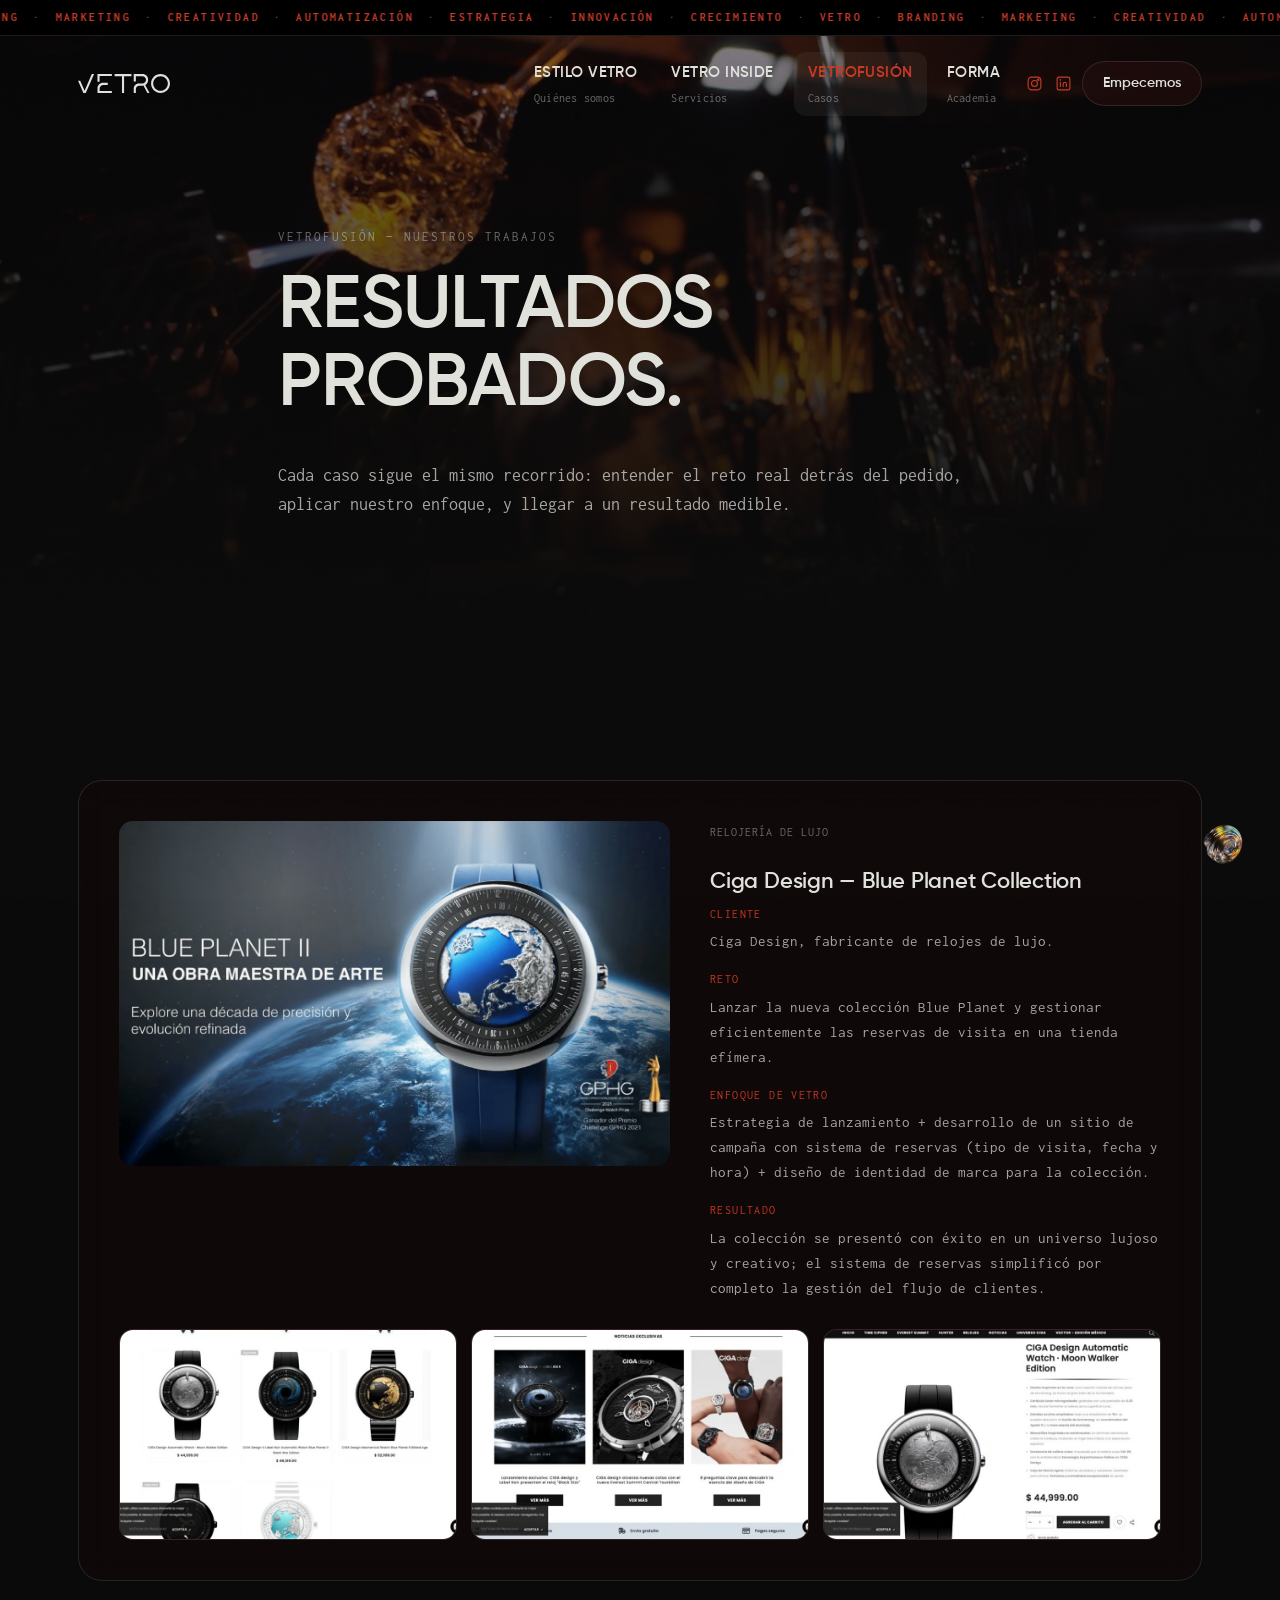
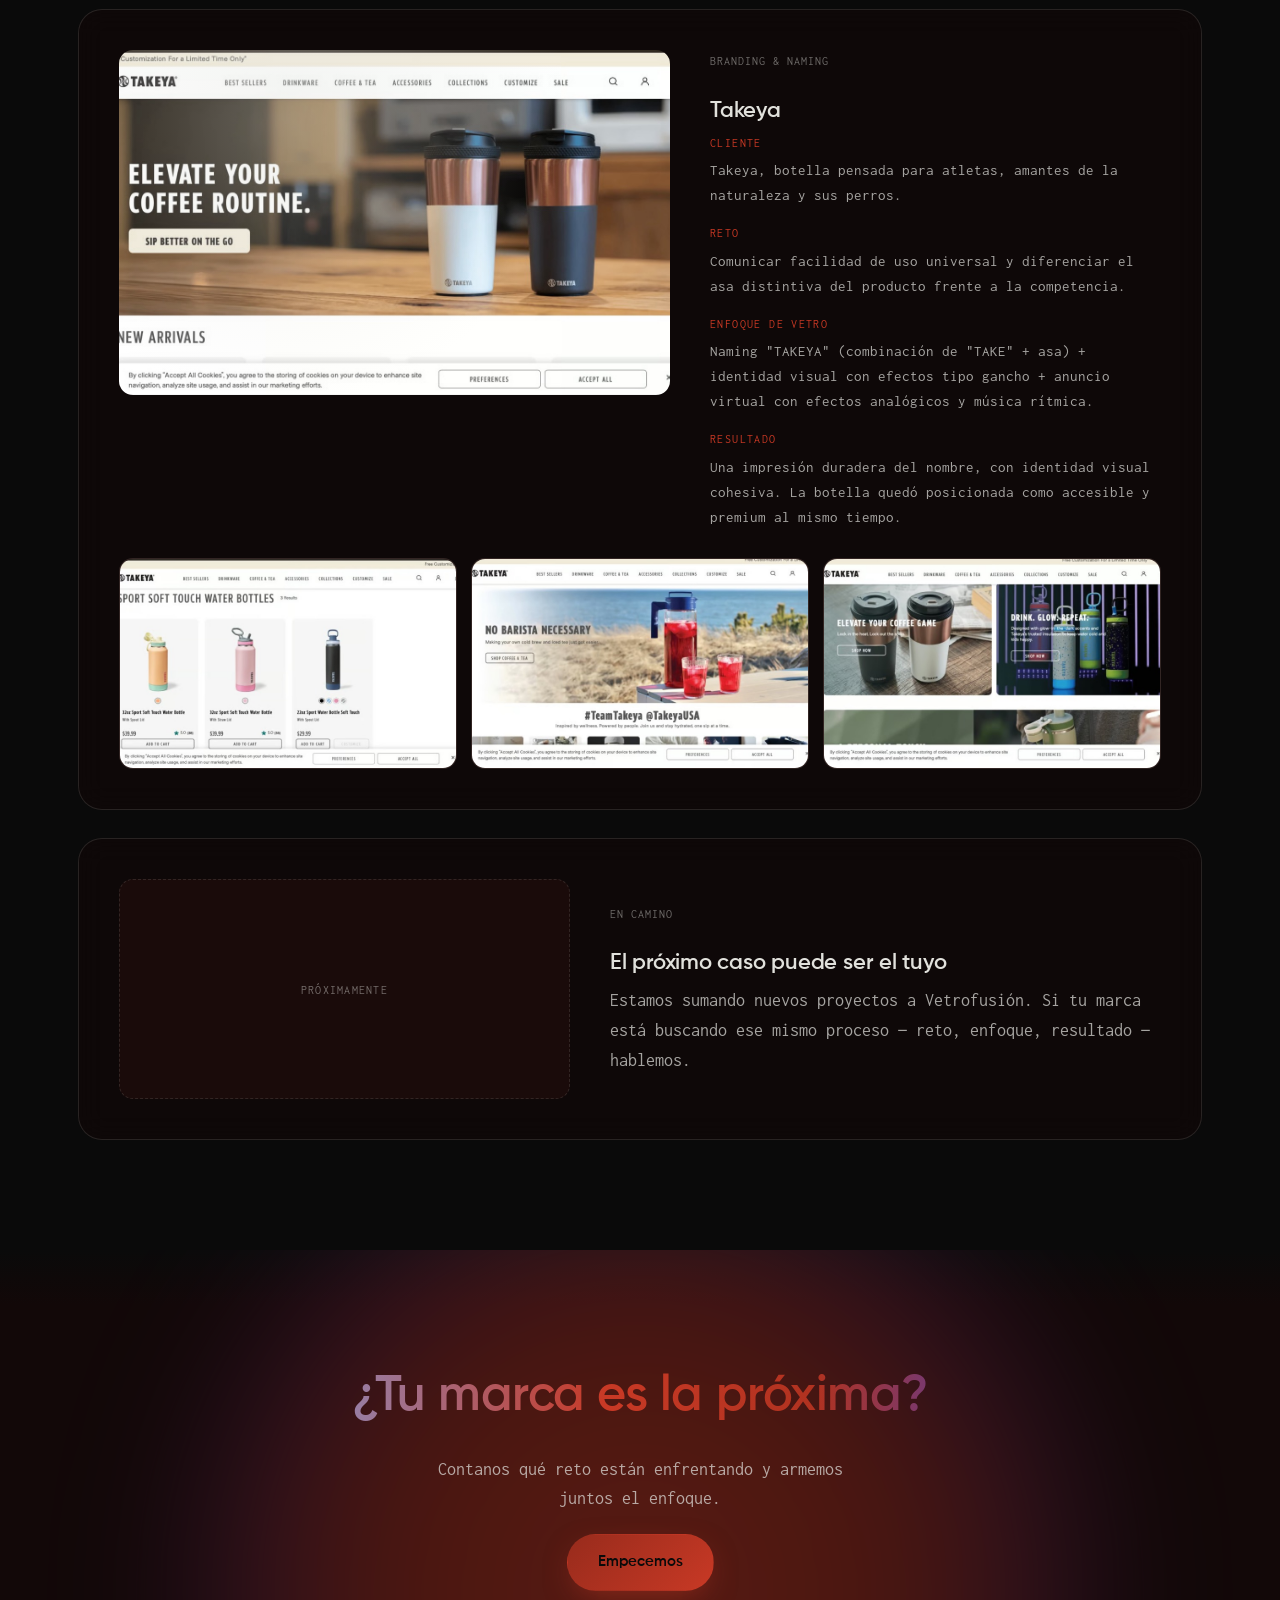
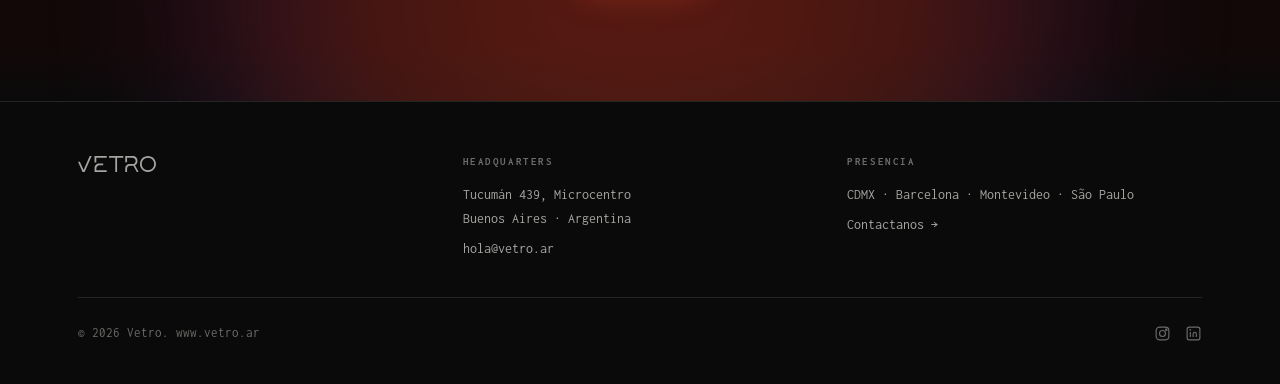
==== casos.html @ c99def56 "Primer commit: sitio Vetro Sitio estático (index, nosotros, servicios, casos, forma, contacto) + con" ====
<!DOCTYPE html>
<html lang="es">
<head>
<meta charset="UTF-8">
<meta name="viewport" content="width=device-width, initial-scale=1.0">
<title>Vetrofusión — Casos | Vetro</title>
<meta name="description" content="Ciga Design y Takeya: marcas que atravesaron el proceso Vetro y salieron con una identidad más nítida.">
<link rel="icon" href="assets/img/favicon.svg" type="image/svg+xml">
<link rel="stylesheet" href="css/style.css?v=1785948435">
</head>
<body>

<div class="noise-overlay"></div>

<!-- ===== NAV ===== -->
<div class="marquee-bar" aria-hidden="true">
  <div class="marquee-track" id="marquee-track">
    <span class="marquee-set"><span>BRANDING</span><span class="dot">&middot;</span><span>MARKETING</span><span class="dot">&middot;</span><span>CREATIVIDAD</span><span class="dot">&middot;</span><span>AUTOMATIZACIÓN</span><span class="dot">&middot;</span><span>ESTRATEGIA</span><span class="dot">&middot;</span><span>INNOVACIÓN</span><span class="dot">&middot;</span><span>CRECIMIENTO</span><span class="dot">&middot;</span><span>VETRO</span><span class="dot">&middot;</span></span>
  </div>
</div>
<header class="site-header" id="site-header">
  <div class="container header-inner">
    <a href="index.html" class="logo" aria-label="Vetro — inicio">
      <svg class="logo-word" viewBox="0 0 4012.91 832.67" fill="currentColor" xmlns="http://www.w3.org/2000/svg" aria-hidden="true">
        <polygon points="287.21 726.88 601.42 2.17 701.05 2.17 336.19 831.8 234.33 831.8 0 295.5 94.62 295.5 287.21 726.88"/>
        <polygon points="848.4 334.24 940.62 334.24 940.62 92.21 1476.21 92.21 1476.21 0 848.4 0 848.4 334.24"/>
        <path d="M943.17,640.1c0-90.6,73.44-164.04,164.04-164.04h189.43v-92.21h-207.87c-131.34,0-237.82,106.47-237.82,237.82v208.45h625.25v-92.21h-533.03v-97.8Z"/>
        <polygon points="1597.02 94 1917.86 94 1917.86 831.12 2010.07 831.12 2010.07 94 2330.91 94 2330.91 1.78 1597.02 1.78 1597.02 94"/>
        <path d="M3059.32,270.52v-25.6c-.1,0-.1.63-.1.63v-5.64c.29-131.55-106.29-238.41-237.88-238.41h-389.24v324.84h92.26V93.71h281.41c44.49,0,84.84,18.08,114,47.24,29.21,29.16,47.24,69.46,47.24,114,0,89.03-72.16,161.19-161.19,161.24l-153.14.05c-121.86,0-220.58,98.77-220.58,220.63v195.8h92.26v-172.95c0-83.54,67.77-151.31,151.31-151.31h145.77c11.28,0,22.37-.77,33.21-2.31l174.11,324.89h92.21l-187.8-350.44c75.05-40.01,126.15-119.06,126.15-210.02Z"/>
        <path d="M3601.73,1.88h-1.88c-227.09,0-411.18,184.09-411.18,411.18h0c0,227.09,184.09,411.18,411.18,411.18h1.88c227.09,0,411.18-184.09,411.18-411.18h0c0-227.09-184.09-411.18-411.18-411.18ZM3920.7,413.06c0,176.16-142.8,318.96-318.96,318.96h-1.88c-176.16,0-318.96-142.8-318.96-318.96h0c0-176.16,142.8-318.96,318.96-318.96h1.88c176.16,0,318.96,142.8,318.96,318.96h0Z"/>
      </svg>
    </a>

    <nav class="main-nav" id="main-nav">
      <a href="nosotros.html" class="nav-item">
        <span class="nav-item-title">ESTILO VETRO</span>
        <span class="nav-item-sub">Quiénes somos</span>
      </a>
      <a href="servicios.html" class="nav-item">
        <span class="nav-item-title">VETRO INSIDE</span>
        <span class="nav-item-sub">Servicios</span>
      </a>
      <a href="casos.html" class="nav-item active">
        <span class="nav-item-title">VETROFUSIÓN</span>
        <span class="nav-item-sub">Casos</span>
      </a>
      <a href="forma.html" class="nav-item">
        <span class="nav-item-title">FORMA</span>
        <span class="nav-item-sub">Academia</span>
      </a>
      <div class="nav-social">
        <a href="https://instagram.com/vetro.ar" aria-label="Instagram" target="_blank" rel="noopener">
          <svg viewBox="0 0 24 24" fill="none" stroke="currentColor" stroke-width="1.6"><rect x="3" y="3" width="18" height="18" rx="5"/><circle cx="12" cy="12" r="4.2"/><circle cx="17.3" cy="6.7" r="1"/></svg>
        </a>
        <a href="https://linkedin.com/company/vetro-ar" aria-label="LinkedIn" target="_blank" rel="noopener">
          <svg viewBox="0 0 24 24" fill="none" stroke="currentColor" stroke-width="1.6"><rect x="3" y="3" width="18" height="18" rx="3"/><line x1="7.5" y1="10" x2="7.5" y2="17"/><circle cx="7.5" cy="6.8" r="0.4" fill="currentColor"/><path d="M11.5 17v-4.2c0-1.6 1-2.6 2.4-2.6 1.3 0 2.1.9 2.1 2.6V17"/></svg>
        </a>
      </div>
      <a href="contacto.html" class="nav-cta">Empecemos</a>
    </nav>

    <button class="nav-toggle" id="nav-toggle" aria-label="Abrir menú" aria-expanded="false">
      <span></span><span></span><span></span>
    </button>
  </div>
</header>

<main id="top">

  <!-- ===== PAGE HERO ===== -->
  <section class="page-hero">
    <video class="page-hero-video-bg pos-top" autoplay muted loop playsinline poster="assets/img/casos-hero-poster.jpg" aria-hidden="true">
      <source src="https://res.cloudinary.com/tjba2dzw/video/upload/casos-hero.mp4" type="video/mp4">
    </video>
    <div class="page-hero-video-fade" aria-hidden="true"></div>
    <div class="container page-hero-inner">
      <p class="eyebrow reveal">Vetrofusión — Nuestros trabajos</p>
      <h1 class="reveal hero-title-lg" style="color:var(--ink)">Resultados probados.</h1>
      <p class="lead reveal" style="margin-top:20px">
        Cada caso sigue el mismo recorrido: entender el reto real detrás del
        pedido, aplicar nuestro enfoque, y llegar a un resultado medible.
      </p>
    </div>
  </section>

  <section class="section" id="lista-casos">
    <div class="container">
      <div class="cases-grid">

        <!-- CIGA DESIGN -->
        <article class="case-card reveal" id="ciga-design">
          <div class="case-media-main">
            <img src="assets/img/casos/ciga-1.jpg" alt="Campaña Blue Planet II de Ciga Design" loading="lazy">
          </div>
          <div class="case-info">
            <p class="case-client-tag">Relojería de lujo</p>
            <h3>Ciga Design — Blue Planet Collection</h3>
            <dl>
              <dt>Cliente</dt>
              <dd>Ciga Design, fabricante de relojes de lujo.</dd>
              <dt>Reto</dt>
              <dd>Lanzar la nueva colección Blue Planet y gestionar eficientemente las reservas de visita en una tienda efímera.</dd>
              <dt>Enfoque de Vetro</dt>
              <dd>Estrategia de lanzamiento + desarrollo de un sitio de campaña con sistema de reservas (tipo de visita, fecha y hora) + diseño de identidad de marca para la colección.</dd>
              <dt>Resultado</dt>
              <dd>La colección se presentó con éxito en un universo lujoso y creativo; el sistema de reservas simplificó por completo la gestión del flujo de clientes.</dd>
            </dl>
          </div>
          <div class="case-media-row">
            <div class="case-media-thumb"><img src="assets/img/casos/ciga-2.jpg" alt="Tienda online de Ciga Design con la colección Blue Planet" loading="lazy"></div>
            <div class="case-media-thumb"><img src="assets/img/casos/ciga-3.jpg" alt="Noticias exclusivas de Ciga Design" loading="lazy"></div>
            <div class="case-media-thumb"><img src="assets/img/casos/ciga-4.jpg" alt="Página de producto Moon Walker Edition de Ciga Design" loading="lazy"></div>
          </div>
        </article>

        <!-- TAKEYA -->
        <article class="case-card reveal" id="takeya">
          <div class="case-media-main">
            <img src="assets/img/casos/takeya-1.jpg" alt="Sitio de Takeya, botellas y vasos térmicos" loading="lazy">
          </div>
          <div class="case-info">
            <p class="case-client-tag">Branding & naming</p>
            <h3>Takeya</h3>
            <dl>
              <dt>Cliente</dt>
              <dd>Takeya, botella pensada para atletas, amantes de la naturaleza y sus perros.</dd>
              <dt>Reto</dt>
              <dd>Comunicar facilidad de uso universal y diferenciar el asa distintiva del producto frente a la competencia.</dd>
              <dt>Enfoque de Vetro</dt>
              <dd>Naming "TAKEYA" (combinación de "TAKE" + asa) + identidad visual con efectos tipo gancho + anuncio virtual con efectos analógicos y música rítmica.</dd>
              <dt>Resultado</dt>
              <dd>Una impresión duradera del nombre, con identidad visual cohesiva. La botella quedó posicionada como accesible y premium al mismo tiempo.</dd>
            </dl>
          </div>
          <div class="case-media-row">
            <div class="case-media-thumb"><img src="assets/img/casos/takeya-2.jpg" alt="Colección de botellas Sport Soft Touch de Takeya" loading="lazy"></div>
            <div class="case-media-thumb"><img src="assets/img/casos/takeya-3.jpg" alt="Campaña No Barista Necessary de Takeya" loading="lazy"></div>
            <div class="case-media-thumb"><img src="assets/img/casos/takeya-4.jpg" alt="Banners de colecciones de Takeya" loading="lazy"></div>
          </div>
        </article>

        <!-- PLACEHOLDER PRÓXIMO CASO -->
        <article class="case-card placeholder reveal">
          <div class="case-media-main" aria-hidden="true"><span>Próximamente</span></div>
          <div class="case-info">
            <p class="case-client-tag">En camino</p>
            <h3>El próximo caso puede ser el tuyo</h3>
            <p class="lead" style="margin:0">
              Estamos sumando nuevos proyectos a Vetrofusión. Si tu marca está
              buscando ese mismo proceso — reto, enfoque, resultado — hablemos.
            </p>
          </div>
        </article>

      </div>
    </div>
  </section>

  <!-- ===== CTA CONTACTO ===== -->
  <section class="section section-tint" id="cta-final" style="text-align:center;overflow:hidden;position:relative">
    <div class="blob blob-d" aria-hidden="true"></div>
    <div class="container narrow center">
      <h2 class="gradient-text reveal">¿Tu marca es la próxima?</h2>
      <p class="lead reveal" style="max-width:50ch;margin:0 auto 10px">
        Contanos qué reto están enfrentando y armemos juntos el enfoque.
      </p>
      <div class="reveal" style="margin-top:20px">
        <a href="contacto.html" class="btn btn-primary">Empecemos</a>
      </div>
    </div>
  </section>

</main>

<!-- ===== FOOTER ===== -->
<footer class="site-footer">
  <div class="container">
    <div class="footer-grid">
      <div class="footer-col">
        <a href="index.html" class="logo logo-sm">
          <svg class="logo-word" viewBox="0 0 4012.91 832.67" fill="currentColor" xmlns="http://www.w3.org/2000/svg" aria-hidden="true">
            <polygon points="287.21 726.88 601.42 2.17 701.05 2.17 336.19 831.8 234.33 831.8 0 295.5 94.62 295.5 287.21 726.88"/>
            <polygon points="848.4 334.24 940.62 334.24 940.62 92.21 1476.21 92.21 1476.21 0 848.4 0 848.4 334.24"/>
            <path d="M943.17,640.1c0-90.6,73.44-164.04,164.04-164.04h189.43v-92.21h-207.87c-131.34,0-237.82,106.47-237.82,237.82v208.45h625.25v-92.21h-533.03v-97.8Z"/>
            <polygon points="1597.02 94 1917.86 94 1917.86 831.12 2010.07 831.12 2010.07 94 2330.91 94 2330.91 1.78 1597.02 1.78 1597.02 94"/>
            <path d="M3059.32,270.52v-25.6c-.1,0-.1.63-.1.63v-5.64c.29-131.55-106.29-238.41-237.88-238.41h-389.24v324.84h92.26V93.71h281.41c44.49,0,84.84,18.08,114,47.24,29.21,29.16,47.24,69.46,47.24,114,0,89.03-72.16,161.19-161.19,161.24l-153.14.05c-121.86,0-220.58,98.77-220.58,220.63v195.8h92.26v-172.95c0-83.54,67.77-151.31,151.31-151.31h145.77c11.28,0,22.37-.77,33.21-2.31l174.11,324.89h92.21l-187.8-350.44c75.05-40.01,126.15-119.06,126.15-210.02Z"/>
            <path d="M3601.73,1.88h-1.88c-227.09,0-411.18,184.09-411.18,411.18h0c0,227.09,184.09,411.18,411.18,411.18h1.88c227.09,0,411.18-184.09,411.18-411.18h0c0-227.09-184.09-411.18-411.18-411.18ZM3920.7,413.06c0,176.16-142.8,318.96-318.96,318.96h-1.88c-176.16,0-318.96-142.8-318.96-318.96h0c0-176.16,142.8-318.96,318.96-318.96h1.88c176.16,0,318.96,142.8,318.96,318.96h0Z"/>
          </svg>
        </a>
      </div>
      <div class="footer-col">
        <h5>Headquarters</h5>
        <p>Tucumán 439, Microcentro<br>Buenos Aires · Argentina</p>
        <p><a href="mailto:hola@vetro.ar">hola@vetro.ar</a></p>
      </div>
      <div class="footer-col">
        <h5>Presencia</h5>
        <p>CDMX · Barcelona · Montevideo · São Paulo</p>
        <p><a href="contacto.html">Contactanos →</a></p>
      </div>
    </div>
    <div class="footer-bottom">
      <p class="footer-copy">© 2026 Vetro. www.vetro.ar</p>
      <div class="footer-social">
        <a href="https://instagram.com/vetro.ar" aria-label="Instagram" target="_blank" rel="noopener">
          <svg viewBox="0 0 24 24" fill="none" stroke="currentColor" stroke-width="1.6"><rect x="3" y="3" width="18" height="18" rx="5"/><circle cx="12" cy="12" r="4.2"/><circle cx="17.3" cy="6.7" r="1"/></svg>
        </a>
        <a href="https://linkedin.com/company/vetro-ar" aria-label="LinkedIn" target="_blank" rel="noopener">
          <svg viewBox="0 0 24 24" fill="none" stroke="currentColor" stroke-width="1.6"><rect x="3" y="3" width="18" height="18" rx="3"/><line x1="7.5" y1="10" x2="7.5" y2="17"/><circle cx="7.5" cy="6.8" r="0.4" fill="currentColor"/><path d="M11.5 17v-4.2c0-1.6 1-2.6 2.4-2.6 1.3 0 2.1.9 2.1 2.6V17"/></svg>
        </a>
      </div>
    </div>
  </div>
</footer>

<a href="https://wa.me/5491178535180" target="_blank" rel="noopener" class="whatsapp-float" aria-label="Chatear por WhatsApp">
  <img src="assets/img/whatsapp-swirl.png" alt="">
</a>

<script src="js/script.js?v=1785948435"></script>
</body>
</html>
---- css/style.css ----
/* ===========================================================
   VETRO — Ideas que toman forma
   Identidad oficial (brochure Borchure1.0): paleta rojo-violeta,
   glassmorphism, formas cristalinas, Gilroy + Inconsolata.
   =========================================================== */

@font-face {
  font-family: "Gilroy";
  src: url("../assets/fonts/Gilroy-Regular.ttf") format("truetype");
  font-weight: 400;
  font-display: swap;
}
@font-face {
  font-family: "Gilroy";
  src: url("../assets/fonts/Gilroy-Medium.ttf") format("truetype");
  font-weight: 500;
  font-display: swap;
}
@font-face {
  font-family: "Gilroy";
  src: url("../assets/fonts/Gilroy-SemiBold.ttf") format("truetype");
  font-weight: 600;
  font-display: swap;
}
@font-face {
  font-family: "Inconsolata";
  src: url("../assets/fonts/Inconsolata-Variable.ttf") format("truetype-variations");
  font-weight: 200 900;
  font-display: swap;
}

:root {
  --bg: #0a0a0a;
  --bg-alt: #120808;
  --ink: #e1e1dc;
  --ink-dim: rgba(225, 225, 220, 0.72);
  --ink-faint: rgba(225, 225, 220, 0.46);
  --line: rgba(225, 225, 220, 0.12);

  --accent-dark: #982b1c;
  --accent-mid: #b03220;
  --accent-bright: #c83925;

  --violet-deep: #2c1858;
  --violet-mid: #5a3c99;
  --violet-light: #8b8fc4;

  --gradient: linear-gradient(135deg, var(--accent-dark), var(--accent-bright));
  --gradient-text: linear-gradient(90deg, var(--violet-light) 0%, var(--accent-bright) 45%, var(--accent-mid) 75%, var(--violet-mid) 100%);
  --gradient-iridescent: linear-gradient(135deg, var(--accent-bright), var(--violet-mid) 60%, var(--violet-deep));

  --glass-bg: rgba(20, 8, 8, 0.45);
  --glass-bg-strong: rgba(35, 14, 12, 0.6);
  --glass-border: rgba(225, 225, 220, 0.12);

  --font-heading: "Gilroy", sans-serif;
  --font-body: "Inconsolata", "SFMono-Regular", Menlo, monospace;

  --container-w: 1180px;
  --radius: 24px;
  --radius-sm: 14px;
  --marquee-h: 36px;
}

* { box-sizing: border-box; }
html { scroll-behavior: smooth; overflow-x: hidden; }
[id] { scroll-margin-top: calc(110px + var(--marquee-h)); }
.service-category[id] { scroll-margin-top: calc(150px + var(--marquee-h)); }

/* ---------- marquee bar ---------- */
.marquee-bar {
  position: fixed;
  top: 0; left: 0; right: 0;
  height: var(--marquee-h);
  z-index: 110;
  overflow: hidden;
  background: #000;
  border-bottom: 1px solid var(--line);
  display: flex;
  align-items: center;
}
.marquee-track {
  display: inline-flex;
  width: max-content;
  flex-shrink: 0;
  will-change: transform;
  backface-visibility: hidden;
}
.marquee-set {
  display: inline-flex;
  align-items: center;
  flex: 0 0 auto;
}
.marquee-set span {
  font-family: var(--font-body);
  font-size: 12px;
  font-weight: 700;
  letter-spacing: 0.2em;
  text-transform: uppercase;
  color: var(--accent-bright);
  white-space: nowrap;
  padding: 0 10px;
}
.marquee-set .dot {
  color: var(--ink-faint);
  padding: 0 4px;
  font-weight: 400;
}
body {
  margin: 0;
  background: var(--bg);
  color: var(--ink-dim);
  font-family: var(--font-body);
  font-size: 17px;
  line-height: 1.7;
  -webkit-font-smoothing: antialiased;
}

img, svg, video { display: block; max-width: 100%; }
a { color: inherit; text-decoration: none; }

.container {
  width: 100%;
  max-width: var(--container-w);
  margin: 0 auto;
  padding: 0 28px;
  position: relative;
  z-index: 2;
}
.container.narrow { max-width: 760px; }
.container.center { text-align: center; }

/* ---------- noise overlay ---------- */
.noise-overlay {
  position: fixed;
  inset: 0;
  z-index: 999;
  pointer-events: none;
  opacity: 0.035;
  mix-blend-mode: overlay;
  background-image: url("data:image/svg+xml,%3Csvg xmlns='http://www.w3.org/2000/svg' width='120' height='120'%3E%3Cfilter id='n'%3E%3CfeTurbulence type='fractalNoise' baseFrequency='0.9' numOctaves='2' stitchTiles='stitch'/%3E%3C/filter%3E%3Crect width='100%25' height='100%25' filter='url(%23n)'/%3E%3C/svg%3E");
}

/* ---------- typography ---------- */
h1, h2, h3, h4 {
  font-family: var(--font-heading);
  font-weight: 600;
  margin: 0 0 0.5em;
  letter-spacing: -0.01em;
  color: var(--ink);
}
p { margin: 0 0 1.1em; }
p:last-child { margin-bottom: 0; }
strong { color: var(--ink); font-weight: 700; }

.eyebrow {
  font-family: var(--font-body);
  text-transform: uppercase;
  letter-spacing: 0.16em;
  font-size: 12.5px;
  color: var(--ink-faint);
  margin: 0 0 18px;
}
.eyebrow.center { text-align: center; }

.gradient-text {
  background: var(--gradient-text);
  -webkit-background-clip: text;
  background-clip: text;
  color: transparent;
  font-size: clamp(2rem, 4.5vw, 3.1rem);
  line-height: 1.3;
  padding-top: 0.1em;
}
.gradient-text.center { text-align: center; }
.gradient-text.small { font-size: clamp(1.5rem, 3vw, 2rem); }
.headline-white {
  color: var(--ink);
  text-transform: uppercase;
  font-size: clamp(2rem, 4.5vw, 3.1rem);
  line-height: 1.2;
  letter-spacing: -0.01em;
}
.headline-white.center { text-align: center; }

.lead { font-size: 1.1rem; color: var(--ink-dim); }
.accent { color: var(--accent-bright); font-weight: 700; }
.tm { font-size: 0.5em; vertical-align: super; }

.statement {
  font-size: 1.3rem;
  font-family: var(--font-heading);
  font-weight: 500;
  color: var(--ink);
  margin-top: 1.4em;
}

/* ---------- buttons ---------- */
.btn {
  display: inline-flex;
  align-items: center;
  gap: 8px;
  padding: 15px 30px;
  border-radius: 100px;
  font-family: var(--font-heading);
  font-weight: 600;
  font-size: 0.92rem;
  transition: transform 0.25s ease, box-shadow 0.25s ease, background 0.25s ease;
  border: 1px solid transparent;
  cursor: pointer;
}
.btn-primary {
  background: var(--gradient);
  color: #0a0a0a;
  box-shadow: 0 10px 30px -8px rgba(200, 57, 37, 0.5);
}
.btn-primary:hover { transform: translateY(-2px); box-shadow: 0 14px 36px -8px rgba(200, 57, 37, 0.65); }
.btn-ghost {
  background: var(--glass-bg);
  border-color: var(--glass-border);
  color: var(--ink);
  backdrop-filter: blur(12px);
  -webkit-backdrop-filter: blur(12px);
}
.btn-ghost:hover { background: var(--glass-bg-strong); transform: translateY(-2px); }
.btn-sm { padding: 10px 20px; font-size: 0.82rem; }

/* ---------- header ---------- */
.site-header {
  position: fixed;
  top: var(--marquee-h); left: 0; right: 0;
  z-index: 100;
  padding: 16px 0;
  transition: background 0.3s ease, border-color 0.3s ease, padding 0.3s ease;
  border-bottom: 1px solid transparent;
}
.site-header.scrolled {
  background: rgba(10, 10, 10, 0.8);
  backdrop-filter: blur(16px);
  -webkit-backdrop-filter: blur(16px);
  border-bottom-color: var(--line);
  padding: 11px 0;
}
.header-inner { display: flex; align-items: center; justify-content: space-between; gap: 24px; }

.logo { display: inline-flex; align-items: center; color: var(--ink); }
.logo-word { width: 92px; height: auto; }

.main-nav { display: flex; align-items: center; gap: 6px; }
.nav-item {
  display: flex;
  flex-direction: column;
  align-items: flex-start;
  gap: 2px;
  padding: 8px 14px;
  border-radius: 12px;
  transition: background 0.2s ease;
}
.nav-item:hover, .nav-item.active { background: rgba(225, 225, 220, 0.06); }
.nav-item-title {
  font-family: var(--font-heading);
  font-weight: 600;
  font-size: 0.94rem;
  letter-spacing: 0.03em;
  color: var(--ink);
}
.nav-item.active .nav-item-title { color: var(--accent-bright); }
.nav-item-sub {
  font-size: 0.74rem;
  color: var(--ink-faint);
  letter-spacing: 0.02em;
}

.nav-social { display: flex; align-items: center; gap: 12px; margin-left: 6px; }
.nav-social a { color: var(--accent-bright); transition: color 0.2s ease; }
.nav-social a:hover { color: var(--accent-dark); }
.nav-social svg { width: 17px; height: 17px; }

.nav-cta {
  background: var(--glass-bg-strong);
  border: 1px solid var(--glass-border);
  padding: 10px 20px;
  border-radius: 100px;
  color: var(--ink) !important;
  backdrop-filter: blur(10px);
  font-family: var(--font-heading);
  font-weight: 600;
  font-size: 0.85rem;
  margin-left: 4px;
}

.nav-toggle {
  display: none;
  flex-direction: column;
  justify-content: center;
  gap: 5px;
  width: 40px;
  height: 40px;
  background: transparent;
  border: none;
  cursor: pointer;
}
.nav-toggle span {
  display: block;
  height: 2px;
  width: 100%;
  background: var(--ink);
  border-radius: 2px;
  transition: transform 0.3s ease, opacity 0.3s ease;
}
.nav-toggle.open span:nth-child(1) { transform: translateY(7px) rotate(45deg); }
.nav-toggle.open span:nth-child(2) { opacity: 0; }
.nav-toggle.open span:nth-child(3) { transform: translateY(-7px) rotate(-45deg); }

/* ---------- blobs ---------- */
.blob { position: absolute; border-radius: 50%; filter: blur(70px); opacity: 0.5; z-index: 0; pointer-events: none; }
.blob-a {
  width: 640px; height: 640px; top: -220px; left: -160px;
  background: radial-gradient(circle at 30% 30%, var(--accent-bright), var(--accent-dark) 55%, transparent 75%);
  animation: float-a 22s ease-in-out infinite;
}
.blob-b {
  width: 560px; height: 560px; top: 120px; right: -220px;
  background: radial-gradient(circle at 60% 40%, var(--violet-light), var(--violet-mid) 50%, transparent 75%);
  animation: float-b 26s ease-in-out infinite;
}
.blob-c {
  width: 420px; height: 420px; bottom: -200px; left: 30%;
  background: radial-gradient(circle, var(--accent-mid), transparent 70%);
  opacity: 0.32;
  animation: float-a 30s ease-in-out infinite reverse;
}
.blob-d {
  width: 900px; height: 900px; bottom: -340px; left: 50%; transform: translateX(-50%);
  background: radial-gradient(circle, var(--accent-bright), var(--accent-dark) 45%, var(--violet-deep) 75%, transparent 85%);
  opacity: 0.4;
  animation: float-b 24s ease-in-out infinite;
}
@keyframes float-a {
  0%, 100% { transform: translate(0, 0) scale(1); }
  50% { transform: translate(40px, 30px) scale(1.08); }
}
@keyframes float-b {
  0%, 100% { transform: translate(0, 0) scale(1); }
  50% { transform: translate(-30px, -40px) scale(1.05); }
}

/* ---------- page hero (glass/gradient, no video) ---------- */
.page-hero {
  position: relative;
  padding: calc(190px + var(--marquee-h)) 0 100px;
  overflow: hidden;
}
.page-hero-inner { max-width: 780px; }
.page-hero .eyebrow { margin-bottom: 22px; }
.hero-title-lg { font-size: clamp(2.6rem, 6vw, 4.6rem); text-transform: uppercase; line-height: 1.05; }

.page-hero-inner.hero-glass-panel {
  background: var(--glass-bg);
  backdrop-filter: blur(20px);
  -webkit-backdrop-filter: blur(20px);
  border: 1px solid var(--glass-border);
  border-radius: var(--radius);
  padding: 48px 44px;
}

.page-hero-video-bg {
  position: absolute;
  inset: 0;
  width: 100%;
  height: 100%;
  object-fit: cover;
  object-position: center center;
  z-index: 0;
}
.page-hero-video-bg.pos-top { object-position: center top; }
.page-hero-video-fade {
  content: "";
  position: absolute;
  inset: 0;
  background: linear-gradient(180deg, rgba(10,10,10,0.45) 0%, rgba(10,10,10,0.75) 55%, var(--bg) 100%);
  z-index: 1;
  pointer-events: none;
}

/* ---------- video hero (Home) ---------- */
.video-hero {
  position: relative;
  min-height: 100vh;
  display: flex;
  align-items: center;
  padding-top: calc(90px + var(--marquee-h));
  overflow: hidden;
}
.video-hero video {
  position: absolute;
  inset: 0;
  width: 100%;
  height: 100%;
  object-fit: cover;
  z-index: 0;
}
.video-hero::after {
  content: "";
  position: absolute;
  inset: 0;
  background: linear-gradient(180deg, rgba(10,10,10,0.55) 0%, rgba(10,10,10,0.75) 60%, var(--bg) 100%);
  z-index: 1;
}
.video-hero-inner {
  position: relative;
  z-index: 2;
  text-align: center;
  display: flex;
  flex-direction: column;
  align-items: center;
}
.hero-headline {
  font-family: var(--font-heading);
  font-weight: 600;
  font-size: clamp(3.4rem, 11vw, 8.8rem);
  line-height: 0.98;
  letter-spacing: -0.01em;
  text-transform: uppercase;
  color: var(--ink);
  margin: 0 0 32px;
  text-shadow: 0 4px 40px rgba(0, 0, 0, 0.5);
}
.hero-actions { display: flex; gap: 16px; flex-wrap: wrap; justify-content: center; margin-top: 26px; }

/* ---------- sections ---------- */
.section { position: relative; padding: 110px 0; z-index: 1; }
.section-tint { background: linear-gradient(180deg, transparent, var(--bg-alt) 12%, var(--bg-alt) 88%, transparent); }
.section-tight { padding: 70px 0; }

/* smooth the seam between the section above and #contacto-cta's glow */
#forma-teaser {
  background: linear-gradient(180deg, transparent, var(--bg-alt) 12%, var(--bg-alt) 100%);
  overflow: hidden;
}
.forma-video-wrap {
  position: absolute;
  inset: 0;
  overflow: hidden;
  z-index: 0;
}
.forma-video-rotator {
  position: absolute;
  top: 50%;
  left: 50%;
  transform: translate(-50%, -50%) rotate(90deg);
}
.forma-video-rotator video {
  width: 100%;
  height: 100%;
  object-fit: cover;
  display: block;
}
.forma-video-fade {
  position: absolute;
  inset: 0;
  background: linear-gradient(180deg, rgba(10,10,10,0.35) 0%, rgba(10,10,10,0.55) 40%, var(--bg) 100%);
  z-index: 1;
}
#contacto-cta::before {
  content: "";
  position: absolute;
  top: -1px; left: 0; right: 0;
  height: 260px;
  background: linear-gradient(180deg, var(--bg-alt) 0%, var(--bg-alt) 10%, rgba(10, 10, 10, 0.7) 40%, rgba(10, 10, 10, 0.3) 68%, transparent 100%);
  z-index: 1;
  pointer-events: none;
}

.split { display: grid; grid-template-columns: 1.1fr 0.9fr; gap: 64px; align-items: center; }
.split.reverse { grid-template-columns: 0.9fr 1.1fr; }
.split.reverse .split-visual { order: -1; }
.split-visual { position: relative; height: 380px; display: flex; align-items: center; justify-content: center; }

.visual-blob-video {
  position: absolute;
  width: 340px;
  aspect-ratio: 0.8;
  overflow: hidden;
  mask-image: radial-gradient(ellipse 62% 62% at 50% 50%, #000 45%, transparent 78%);
  -webkit-mask-image: radial-gradient(ellipse 62% 62% at 50% 50%, #000 45%, transparent 78%);
}
.visual-blob-video video {
  width: 100%;
  height: 100%;
  object-fit: contain;
  display: block;
}

.creamos-glass-video {
  position: absolute;
  width: 560px;
  aspect-ratio: 1.333;
  overflow: hidden;
  mask-image: radial-gradient(ellipse 62% 62% at 50% 50%, #000 45%, transparent 78%);
  -webkit-mask-image: radial-gradient(ellipse 62% 62% at 50% 50%, #000 45%, transparent 78%);
}
.creamos-glass-video video {
  width: 100%;
  height: 100%;
  object-fit: contain;
  display: block;
}
.split-text.text-right { text-align: right; }

.cristallino-gem-video {
  position: relative;
  width: 240px;
  aspect-ratio: 0.5625;
  overflow: hidden;
  mask-image: radial-gradient(ellipse 62% 62% at 50% 50%, #000 45%, transparent 78%);
  -webkit-mask-image: radial-gradient(ellipse 62% 62% at 50% 50%, #000 45%, transparent 78%);
}
.cristallino-gem-video video {
  width: 100%;
  height: 100%;
  object-fit: contain;
  display: block;
}

.contacto-glass-video {
  position: absolute;
  width: 420px;
  aspect-ratio: 1;
  overflow: hidden;
  mask-image: radial-gradient(ellipse 62% 62% at 50% 50%, #000 45%, transparent 78%);
  -webkit-mask-image: radial-gradient(ellipse 62% 62% at 50% 50%, #000 45%, transparent 78%);
}
.contacto-glass-video video {
  width: 100%;
  height: 100%;
  object-fit: contain;
  display: block;
}

#cristallino { padding-bottom: 40px; }
#galeria { padding-top: 40px; }
#creamos { padding: 60px 0; }

.crystal {
  width: 220px; height: 300px;
  background: linear-gradient(135deg, rgba(225,225,220,0.3), rgba(200,57,37,0.18) 40%, rgba(90,60,153,0.35));
  clip-path: polygon(50% 0%, 85% 20%, 100% 55%, 70% 100%, 30% 95%, 0% 50%, 20% 15%);
  border: 1px solid var(--glass-border);
  backdrop-filter: blur(6px);
  -webkit-backdrop-filter: blur(6px);
  box-shadow: 0 40px 70px -20px rgba(200, 57, 37, 0.35);
  animation: float-a 14s ease-in-out infinite;
}

.crystal-img {
  width: 190px;
  height: auto;
  filter: drop-shadow(0 30px 60px rgba(200, 57, 37, 0.3)) drop-shadow(0 0 40px rgba(90, 60, 153, 0.2));
  animation: float-a 14s ease-in-out infinite;
}

/* ---------- glass card (brief spec) ---------- */
.glass-card {
  background: var(--glass-bg);
  backdrop-filter: blur(16px);
  -webkit-backdrop-filter: blur(16px);
  border: 1px solid var(--glass-border);
  border-radius: var(--radius);
  padding: 32px;
  transition: transform 0.3s ease, background 0.3s ease, border-color 0.3s ease;
}
.glass-card:hover { transform: translateY(-6px); background: var(--glass-bg-strong); border-color: rgba(200, 57, 37, 0.4); }

/* ---------- misión / valor: título + texto a la izquierda, video a la derecha ---------- */
.mv-card { display: flex; align-items: center; gap: 24px; text-align: left; }
.mv-card-text { flex: 1; min-width: 0; }
.mv-title { font-family: var(--font-heading); font-size: 1.7rem; font-weight: 700; color: var(--accent-bright); margin: 0 0 12px; }
.mv-card-video {
  position: relative; width: 130px; aspect-ratio: 1; flex-shrink: 0; overflow: hidden;
  mask-image: radial-gradient(ellipse 62% 62% at 50% 50%, #000 45%, transparent 78%);
  -webkit-mask-image: radial-gradient(ellipse 62% 62% at 50% 50%, #000 45%, transparent 78%);
}
.mv-card-video video { width: 100%; height: 100%; object-fit: contain; display: block; }
.mv-video-placeholder {
  width: 100%; height: 100%; border-radius: 50%;
  background: linear-gradient(135deg, rgba(200,57,37,0.22), rgba(90,60,153,0.22));
}
@media (max-width: 720px) {
  .mv-card { flex-direction: column; text-align: center; }
  .mv-card-video { width: 110px; }
}

/* ---------- pillar cards ---------- */
.pillars-grid { display: grid; grid-template-columns: repeat(3, 1fr); gap: 20px; margin-top: 50px; }
.pillars-grid.cols-4 { grid-template-columns: repeat(4, 1fr); }
.pillar-card {
  background: var(--glass-bg);
  border: 1px solid var(--glass-border);
  border-radius: var(--radius-sm);
  padding: 28px 24px;
  backdrop-filter: blur(14px);
  -webkit-backdrop-filter: blur(14px);
  transition: transform 0.3s ease, background 0.3s ease, border-color 0.3s ease;
  text-align: center;
  display: flex;
  flex-direction: column;
  align-items: center;
}
.pillar-card:hover { transform: translateY(-6px); background: var(--glass-bg-strong); border-color: rgba(200, 57, 37, 0.4); }
.pillar-card .num { font-family: var(--font-body); font-size: 2.6rem; font-weight: 700; color: var(--ink-faint); letter-spacing: 0.05em; }
.pillar-card h3 { font-size: 1.05rem; color: var(--accent-bright); margin: 10px 0 10px; }
.pillar-card p { font-size: 0.92rem; margin: 0; }
.pillar-card .card-link { display: inline-block; margin-top: 14px; font-size: 0.82rem; font-weight: 600; color: var(--ink); border-bottom: 1px solid var(--accent-bright); }

/* ---------- wireframe icons ---------- */
.icon-wire { width: 130px; height: 130px; margin-bottom: 6px; opacity: 0.9; }

/* ---------- services ---------- */
.category-nav {
  position: sticky;
  top: calc(76px + var(--marquee-h));
  z-index: 20;
  display: flex;
  gap: 8px;
  flex-wrap: wrap;
  padding: 14px;
  margin-top: 0;
  margin-right: auto;
  margin-bottom: 60px;
  margin-left: max(28px, calc((100% - 1180px) / 2 + 28px));
  background: rgba(10,10,10,0.6);
  backdrop-filter: blur(14px);
  -webkit-backdrop-filter: blur(14px);
  border: 1px solid var(--glass-border);
  border-radius: 100px;
}
.category-nav a {
  padding: 10px 18px;
  border-radius: 100px;
  font-family: var(--font-heading);
  font-weight: 600;
  font-size: 0.82rem;
  color: var(--ink-dim);
  transition: background 0.2s ease, color 0.2s ease;
  white-space: nowrap;
}
.category-nav a:hover { color: var(--ink); background: rgba(225,225,220,0.06); }
.category-nav a.active { color: var(--bg); background: var(--gradient); }

.service-category { display: none; }
.service-category.active { display: block; }

.service-category { padding-top: 40px; margin-top: -40px; }
.service-category-head { display: flex; align-items: baseline; justify-content: space-between; flex-wrap: wrap; gap: 16px; margin-bottom: 36px; }
.service-category-head h2 { margin: 0; }

.subservice-grid { display: grid; grid-template-columns: repeat(2, 1fr); gap: 40px; margin-bottom: 40px; }
.subservice-toggle {
  width: 100%; display: flex; align-items: center; justify-content: space-between; gap: 12px;
  background: none; border: none; text-align: left; cursor: pointer;
  font-family: var(--font-heading);
  font-weight: 600;
  font-size: 0.95rem;
  color: var(--accent-bright);
  padding-bottom: 10px;
  border-bottom: 1px solid var(--line);
}
.subservice-caret {
  position: relative; width: 18px; height: 18px; flex-shrink: 0;
  transition: transform 0.3s ease;
}
.subservice-caret::before, .subservice-caret::after {
  content: ""; position: absolute; top: 50%; left: 50%; transform: translate(-50%, -50%);
  background: var(--accent-bright); transition: opacity 0.2s ease;
}
.subservice-caret::before { width: 11px; height: 1.5px; }
.subservice-caret::after { width: 1.5px; height: 11px; }
.subservice-toggle[aria-expanded="true"] .subservice-caret { transform: rotate(180deg); }
.subservice-toggle[aria-expanded="true"] .subservice-caret::after { opacity: 0; }
.subservice-panel { overflow: hidden; max-height: 0; transition: max-height 0.35s ease; }
.subservice-panel.open { max-height: 600px; }
.subservice-block ul { margin: 0; padding: 10px 0 0; list-style: none; }
.subservice-block li {
  font-size: 0.92rem;
  color: var(--ink-dim);
  padding: 7px 0;
  border-bottom: 1px dashed var(--line);
}
.subservice-block li:last-child { border-bottom: none; }

/* ---------- case studies ---------- */
.cases-grid { display: grid; grid-template-columns: 1fr; gap: 28px; margin-top: 50px; }
.case-card {
  background: var(--glass-bg);
  border: 1px solid var(--glass-border);
  border-radius: var(--radius);
  padding: 40px;
  backdrop-filter: blur(14px);
  -webkit-backdrop-filter: blur(14px);
  display: grid;
  grid-template-columns: 1.1fr 0.9fr;
  grid-template-areas: "main info" "thumbs thumbs";
  gap: 28px 40px;
}
.case-card .case-media-main {
  grid-area: main;
  aspect-ratio: 16 / 10;
  border-radius: var(--radius-sm);
  background: var(--gradient-iridescent);
  position: relative;
  overflow: hidden;
}
.case-card .case-media-main::after {
  content: "";
  position: absolute; inset: 0;
  background: radial-gradient(circle at 30% 20%, rgba(225,225,220,0.35), transparent 60%);
}
.case-card .case-media-main img,
.case-card .case-media-thumb img { width: 100%; height: 100%; object-fit: cover; display: block; }
.case-card .case-info { grid-area: info; align-self: center; }
.case-card .case-media-row { grid-area: thumbs; display: grid; grid-template-columns: repeat(3, 1fr); gap: 14px; }
.case-card .case-media-thumb {
  aspect-ratio: 16 / 10;
  border-radius: var(--radius-sm);
  background: var(--glass-bg-strong);
  border: 1px solid var(--glass-border);
  overflow: hidden;
}
.case-card.placeholder { grid-template-columns: 0.9fr 1.1fr; grid-template-areas: "main info"; align-items: center; }
.case-card.placeholder .case-media-main {
  aspect-ratio: auto; height: 220px;
  background: var(--glass-bg-strong);
  border: 1px dashed var(--glass-border);
  display: flex;
  align-items: center;
  justify-content: center;
}
.case-card.placeholder .case-media-main::after { content: none; }
.case-card.placeholder .case-media-main span {
  font-family: var(--font-body);
  font-size: 0.78rem;
  letter-spacing: 0.1em;
  color: var(--ink-faint);
  text-transform: uppercase;
}
.case-card h3 { font-size: 1.4rem; margin-bottom: 4px; }
.case-card .case-client-tag { font-size: 0.78rem; color: var(--ink-faint); letter-spacing: 0.08em; text-transform: uppercase; margin-bottom: 20px; }
.case-card dl { margin: 0; }
.case-card dt {
  font-family: var(--font-body);
  text-transform: uppercase;
  font-size: 0.72rem;
  letter-spacing: 0.12em;
  color: var(--accent-bright);
  margin-top: 16px;
}
.case-card dt:first-of-type { margin-top: 0; }
.case-card dd { margin: 5px 0 0; color: var(--ink-dim); font-size: 0.92rem; }

/* ---------- forma modules ---------- */
.modules-grid { display: grid; grid-template-columns: repeat(2, 1fr); gap: 22px; margin-top: 50px; }
.module-card {
  background: var(--glass-bg);
  border: 1px solid var(--glass-border);
  border-radius: var(--radius);
  padding: 30px;
  backdrop-filter: blur(14px);
  -webkit-backdrop-filter: blur(14px);
  transition: transform 0.3s ease, background 0.3s ease, border-color 0.3s ease;
}
.module-card:hover { transform: translateY(-6px); background: var(--glass-bg-strong); border-color: rgba(200, 57, 37, 0.4); }
.module-card .module-top { display: flex; align-items: center; gap: 14px; margin-bottom: 18px; }
.module-icon { width: 150px; height: 150px; opacity: 0.92; flex-shrink: 0; }
.module-tag {
  font-family: var(--font-body);
  font-size: 0.7rem;
  letter-spacing: 0.08em;
  text-transform: uppercase;
  color: var(--ink-faint);
  border: 1px solid var(--line);
  border-radius: 100px;
  padding: 4px 12px;
}
.module-card h3 { font-size: 1.1rem; margin-bottom: 10px; }
.module-card p { font-size: 0.9rem; margin: 0; }

/* ---------- contact ---------- */
.contact-grid { display: grid; grid-template-columns: 1fr 1fr; gap: 40px; margin-top: 50px; align-items: start; }
.contact-form { display: grid; gap: 16px; }
.form-row { display: grid; grid-template-columns: 1fr 1fr; gap: 16px; }
.field { display: flex; flex-direction: column; gap: 8px; }
.field label { font-size: 0.78rem; letter-spacing: 0.06em; text-transform: uppercase; color: var(--ink-faint); }
.field input, .field textarea {
  background: var(--glass-bg);
  border: 1px solid var(--glass-border);
  border-radius: var(--radius-sm);
  padding: 13px 16px;
  color: var(--ink);
  font-family: var(--font-body);
  font-size: 0.95rem;
  resize: vertical;
}
.field input:focus, .field textarea:focus { outline: none; border-color: var(--accent-bright); }
.field input::placeholder, .field textarea::placeholder { color: var(--ink-faint); }

.contact-side { display: flex; flex-direction: column; gap: 20px; }
.contact-info-card {
  background: var(--glass-bg);
  border: 1px solid var(--glass-border);
  border-radius: var(--radius-sm);
  padding: 24px;
  backdrop-filter: blur(14px);
  -webkit-backdrop-filter: blur(14px);
}
.contact-info-card h4 { font-size: 0.95rem; margin-bottom: 8px; color: var(--accent-bright); }
.contact-info-card p { font-size: 0.9rem; margin: 0; }
.whatsapp-link { display: inline-flex; align-items: center; gap: 10px; margin-top: 10px; font-weight: 600; color: var(--ink); }
.whatsapp-link svg { width: 20px; height: 20px; color: var(--accent-bright); }

.map-embed {
  border-radius: var(--radius-sm);
  overflow: hidden;
  border: 1px solid var(--glass-border);
  filter: grayscale(0.4) invert(0.92) contrast(0.9);
  height: 220px;
}
.map-embed iframe { width: 100%; height: 100%; border: 0; display: block; }

/* ---------- footer ---------- */
.site-footer { border-top: 1px solid var(--line); padding: 50px 0 40px; }
.footer-grid { display: grid; grid-template-columns: 1fr 1fr 1fr; gap: 30px; margin-bottom: 30px; }
.footer-col h5 {
  font-family: var(--font-body);
  font-size: 0.7rem;
  letter-spacing: 0.14em;
  text-transform: uppercase;
  color: var(--ink-faint);
  margin: 0 0 12px;
}
.footer-col p { font-size: 0.88rem; margin: 0 0 6px; color: var(--ink-dim); }
.footer-col a { color: var(--ink-dim); transition: color 0.2s ease; }
.footer-col a:hover { color: var(--accent-bright); }
.footer-bottom {
  display: flex;
  align-items: center;
  justify-content: space-between;
  flex-wrap: wrap;
  gap: 16px;
  padding-top: 24px;
  border-top: 1px solid var(--line);
}
.footer-social { display: flex; gap: 14px; }
.footer-social a { color: var(--ink-faint); transition: color 0.2s ease; }
.footer-social a:hover { color: var(--ink); }
.footer-social svg { width: 17px; height: 17px; }
.logo-sm .logo-word { width: 78px; }
.footer-copy { color: var(--ink-faint); font-size: 0.82rem; margin: 0; }

/* ---------- reveal animation ---------- */
.reveal { opacity: 0; transform: translateY(24px); transition: opacity 0.7s ease, transform 0.7s ease; }
.reveal.in-view { opacity: 1; transform: translateY(0); }

/* ===========================================================
   RESPONSIVE
   =========================================================== */
@media (max-width: 980px) {
  .main-nav {
    position: fixed;
    top: calc(64px + var(--marquee-h)); left: 0; right: 0;
    flex-direction: column;
    align-items: stretch;
    gap: 0;
    background: rgba(10, 10, 10, 0.97);
    backdrop-filter: blur(16px);
    border-bottom: 1px solid var(--line);
    max-height: 0;
    overflow: hidden;
    transition: max-height 0.35s ease;
  }
  .main-nav.open { max-height: 520px; overflow-y: auto; }
  .nav-item { width: 100%; padding: 16px 28px; border-bottom: 1px solid var(--line); border-radius: 0; }
  .nav-social { padding: 16px 28px; margin-left: 0; }
  .nav-cta { border-radius: 0; text-align: center; margin: 0; padding: 16px 28px; }
  .nav-toggle { display: flex; }

  .split, .split.reverse { grid-template-columns: 1fr; }
  .split.reverse .split-visual { order: 0; }
  .split-visual { height: 260px; }

  .pillars-grid, .pillars-grid.cols-4 { grid-template-columns: repeat(2, 1fr); }
  .services-grid { grid-template-columns: repeat(2, 1fr); }
  .subservice-grid { grid-template-columns: 1fr; }
  .case-card, .case-card.placeholder { grid-template-columns: 1fr; grid-template-areas: "main" "info" "thumbs"; }
  .case-card .case-media-row { grid-template-columns: repeat(3, 1fr); }
  .modules-grid { grid-template-columns: 1fr; }
  .contact-grid { grid-template-columns: 1fr; }
  .form-row { grid-template-columns: 1fr; }
  .footer-grid { grid-template-columns: 1fr; gap: 24px; }
  .category-nav { position: static; }
}

@media (max-width: 560px) {
  .section { padding: 80px 0; }
  .page-hero { padding: 150px 0 70px; }
  .pillars-grid, .pillars-grid.cols-4, .services-grid { grid-template-columns: 1fr; }
  .footer-bottom { flex-direction: column; text-align: center; }
}

/* ---------- floating WhatsApp button ---------- */
.whatsapp-float {
  position: fixed;
  right: 24px;
  bottom: 24px;
  z-index: 300;
  width: 64px;
  height: 64px;
  border-radius: 50%;
  display: flex;
  align-items: center;
  justify-content: center;
  animation: whatsapp-glow 2.6s ease-in-out infinite;
}
.whatsapp-float img {
  width: 100%;
  height: 100%;
  object-fit: contain;
  display: block;
  border-radius: 50%;
}
@keyframes whatsapp-glow {
  0%, 100% { box-shadow: 0 0 16px 3px rgba(255, 140, 40, 0.35), 0 0 3px 1px rgba(255, 140, 40, 0.5); }
  50% { box-shadow: 0 0 32px 10px rgba(255, 140, 40, 0.65), 0 0 8px 2px rgba(255, 140, 40, 0.75); }
}
@media (prefers-reduced-motion: reduce) {
  .whatsapp-float { animation: none; box-shadow: 0 0 20px 5px rgba(255, 140, 40, 0.45); }
}
@media (max-width: 560px) {
  .whatsapp-float { right: 16px; bottom: 16px; width: 54px; height: 54px; }
}
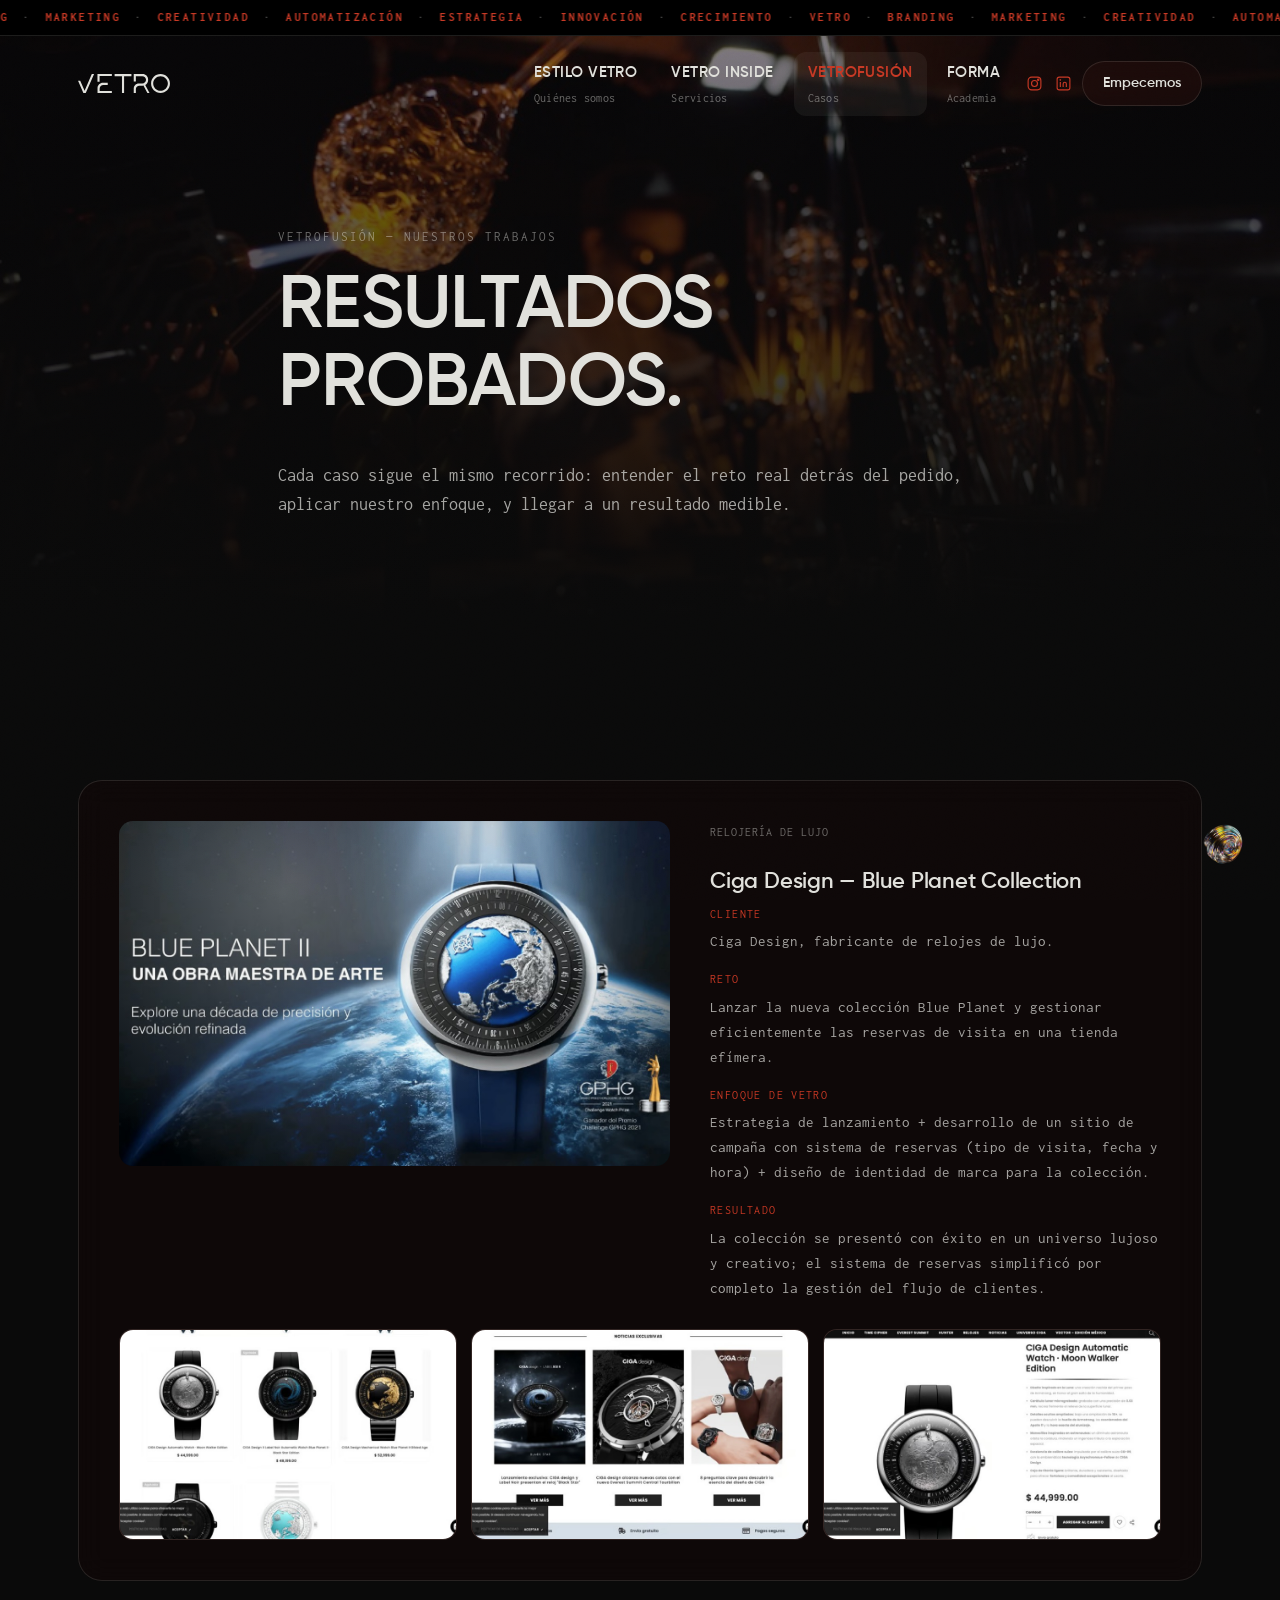
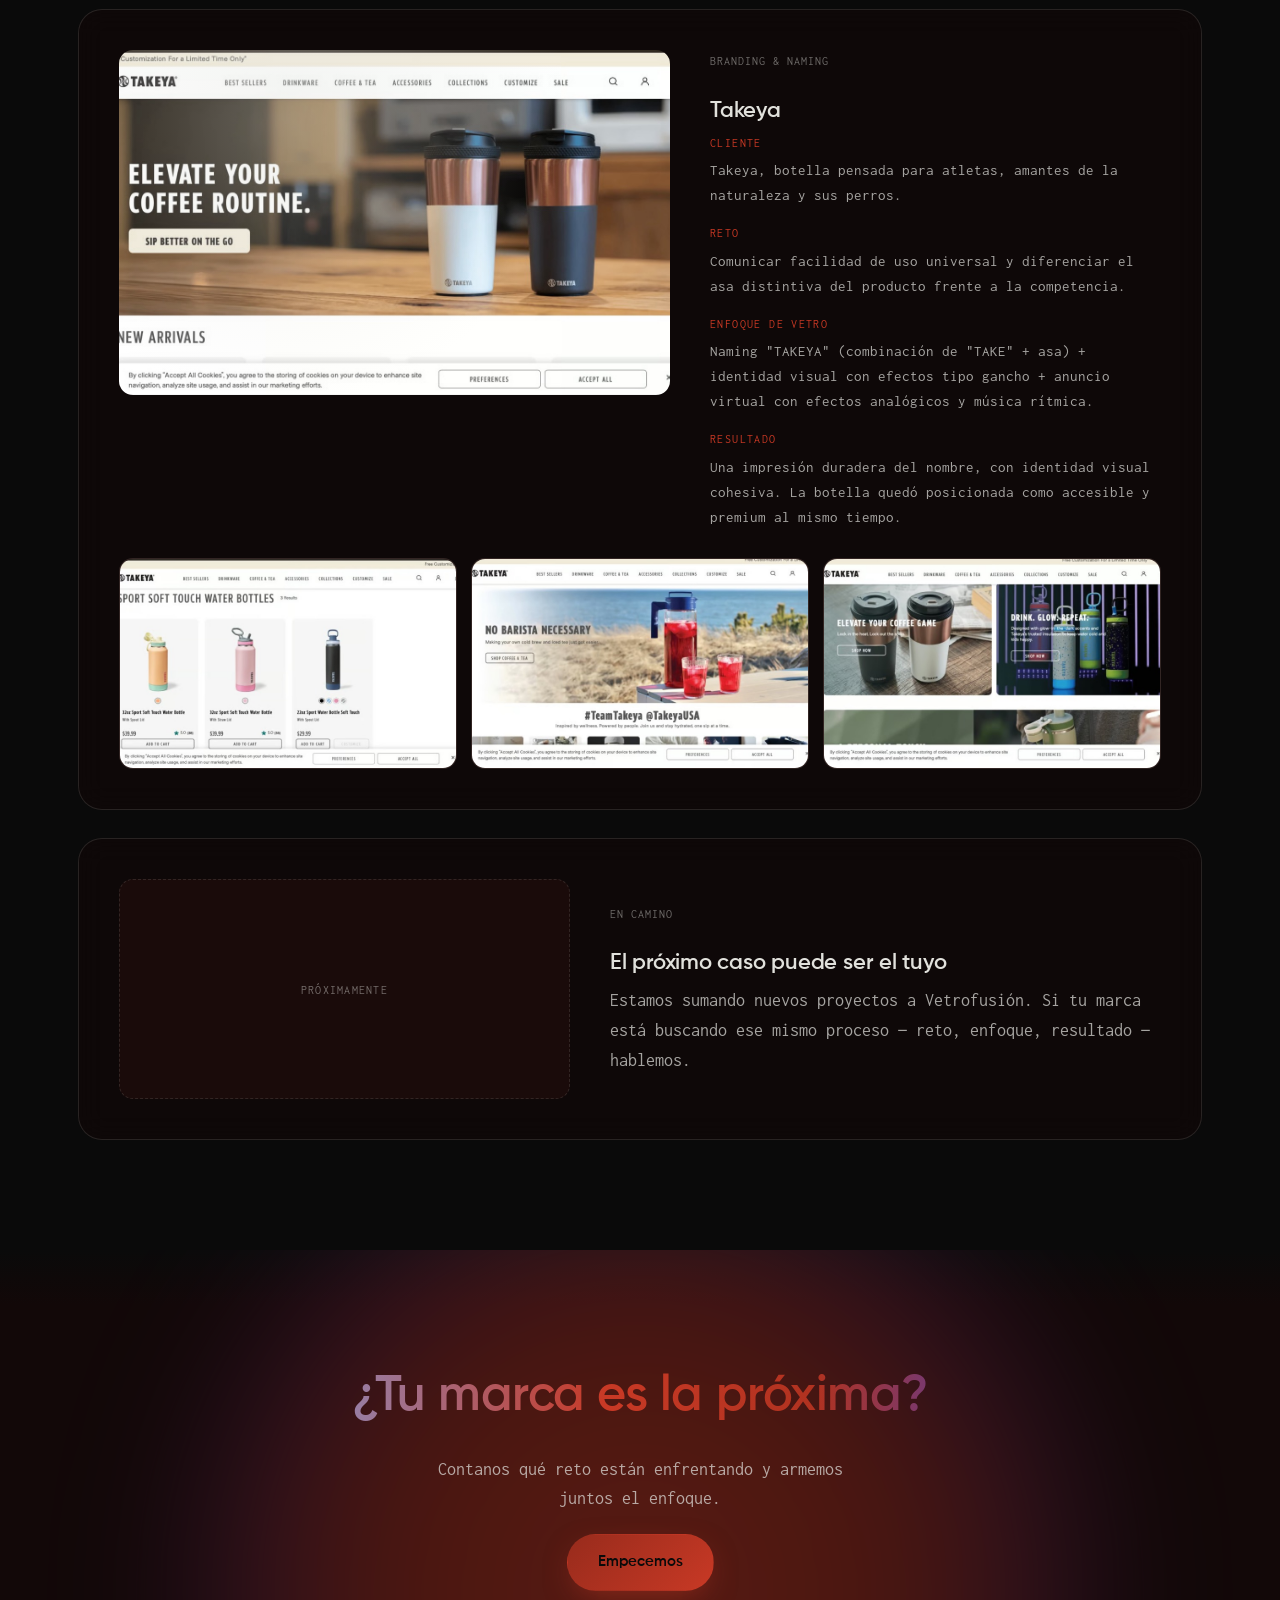
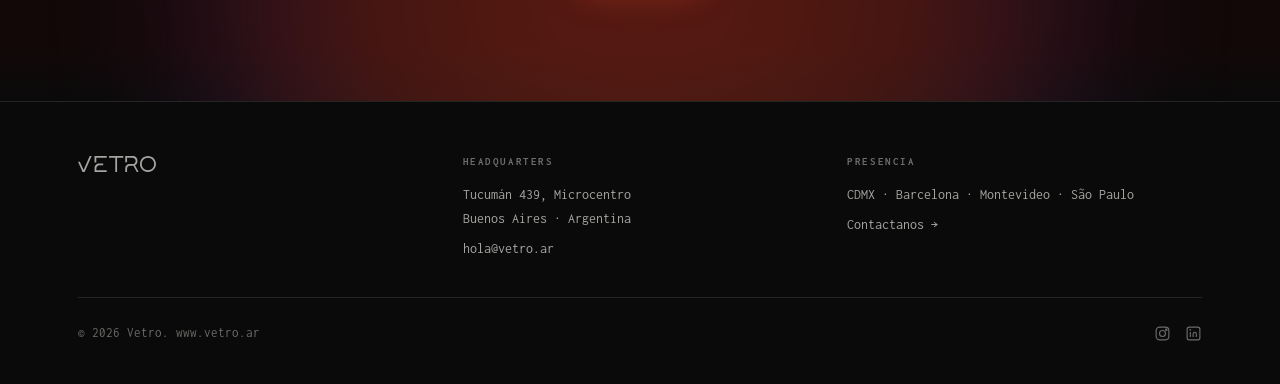
==== commit e6da6692: "Bump ?v= de style.css / script.js para bustear caché El <link> tenía un ?v= fijo y cache-control de " ====
--- a/casos.html
+++ b/casos.html
@@ -6,7 +6,7 @@
 <title>Vetrofusión — Casos | Vetro</title>
 <meta name="description" content="Ciga Design y Takeya: marcas que atravesaron el proceso Vetro y salieron con una identidad más nítida.">
 <link rel="icon" href="assets/img/favicon.svg" type="image/svg+xml">
-<link rel="stylesheet" href="css/style.css?v=1785948435">
+<link rel="stylesheet" href="css/style.css?v=1788751236">
 </head>
 <body>
 
@@ -217,6 +217,6 @@
   <img src="assets/img/whatsapp-swirl.png" alt="">
 </a>
 
-<script src="js/script.js?v=1785948435"></script>
+<script src="js/script.js?v=1788751236"></script>
 </body>
 </html>
--- a/css/style.css
+++ b/css/style.css
@@ -114,6 +114,7 @@
   font-size: 17px;
   line-height: 1.7;
   -webkit-font-smoothing: antialiased;
+  overflow-x: clip;
 }
 
 img, svg, video { display: block; max-width: 100%; }
@@ -475,11 +476,13 @@
 .split { display: grid; grid-template-columns: 1.1fr 0.9fr; gap: 64px; align-items: center; }
 .split.reverse { grid-template-columns: 0.9fr 1.1fr; }
 .split.reverse .split-visual { order: -1; }
-.split-visual { position: relative; height: 380px; display: flex; align-items: center; justify-content: center; }
+.split-visual { position: relative; height: 380px; display: flex; align-items: center; justify-content: center; overflow: hidden; min-width: 0; }
 
 .visual-blob-video {
   position: absolute;
+  left: 50%; top: 50%; transform: translate(-50%, -50%);
   width: 340px;
+  max-width: 100%;
   aspect-ratio: 0.8;
   overflow: hidden;
   mask-image: radial-gradient(ellipse 62% 62% at 50% 50%, #000 45%, transparent 78%);
@@ -494,7 +497,9 @@
 
 .creamos-glass-video {
   position: absolute;
+  left: 50%; top: 50%; transform: translate(-50%, -50%);
   width: 560px;
+  max-width: 100%;
   aspect-ratio: 1.333;
   overflow: hidden;
   mask-image: radial-gradient(ellipse 62% 62% at 50% 50%, #000 45%, transparent 78%);
@@ -511,6 +516,7 @@
 .cristallino-gem-video {
   position: relative;
   width: 240px;
+  max-width: 100%;
   aspect-ratio: 0.5625;
   overflow: hidden;
   mask-image: radial-gradient(ellipse 62% 62% at 50% 50%, #000 45%, transparent 78%);
@@ -525,7 +531,9 @@
 
 .contacto-glass-video {
   position: absolute;
+  left: 50%; top: 50%; transform: translate(-50%, -50%);
   width: 420px;
+  max-width: 100%;
   aspect-ratio: 1;
   overflow: hidden;
   mask-image: radial-gradient(ellipse 62% 62% at 50% 50%, #000 45%, transparent 78%);
@@ -540,6 +548,8 @@
 
 #cristallino { padding-bottom: 40px; }
 #galeria { padding-top: 40px; }
+#galeria .pillars-grid { grid-template-columns: repeat(3, 1fr); }
+@media (max-width: 720px) { #galeria .pillars-grid { grid-template-columns: 1fr; } }
 #creamos { padding: 60px 0; }
 
 .crystal {
@@ -586,9 +596,12 @@
   width: 100%; height: 100%; border-radius: 50%;
   background: linear-gradient(135deg, rgba(200,57,37,0.22), rgba(90,60,153,0.22));
 }
+#mision-valor { grid-template-columns: 1fr 1fr; }
+
 @media (max-width: 720px) {
   .mv-card { flex-direction: column; text-align: center; }
   .mv-card-video { width: 110px; }
+  #mision-valor { grid-template-columns: 1fr; }
 }
 
 /* ---------- pillar cards ---------- */
@@ -897,7 +910,15 @@
   .contact-grid { grid-template-columns: 1fr; }
   .form-row { grid-template-columns: 1fr; }
   .footer-grid { grid-template-columns: 1fr; gap: 24px; }
-  .category-nav { position: static; }
+  .category-nav {
+    position: static;
+    margin-left: 28px;
+    margin-right: 28px;
+    padding: 10px;
+    border-radius: var(--radius-sm);
+    justify-content: center;
+    overflow: hidden;
+  }
 }
 
 @media (max-width: 560px) {
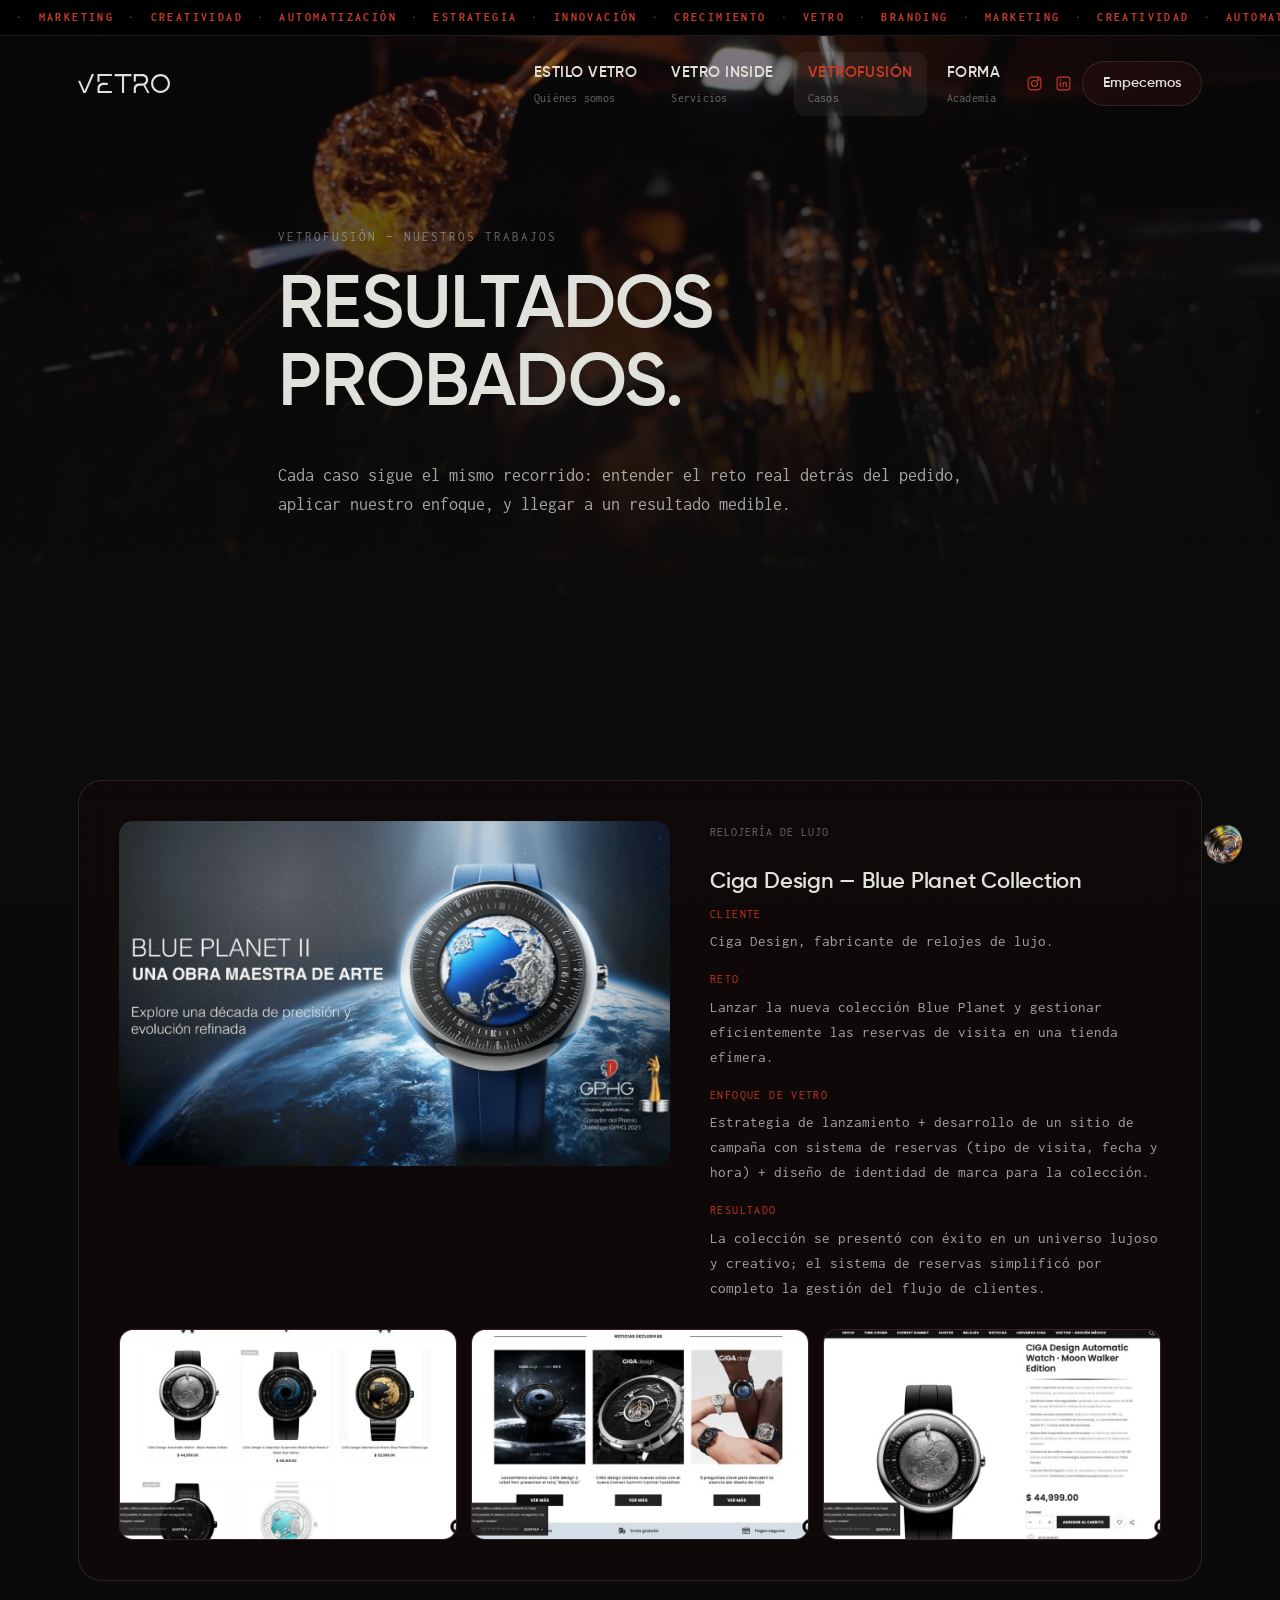
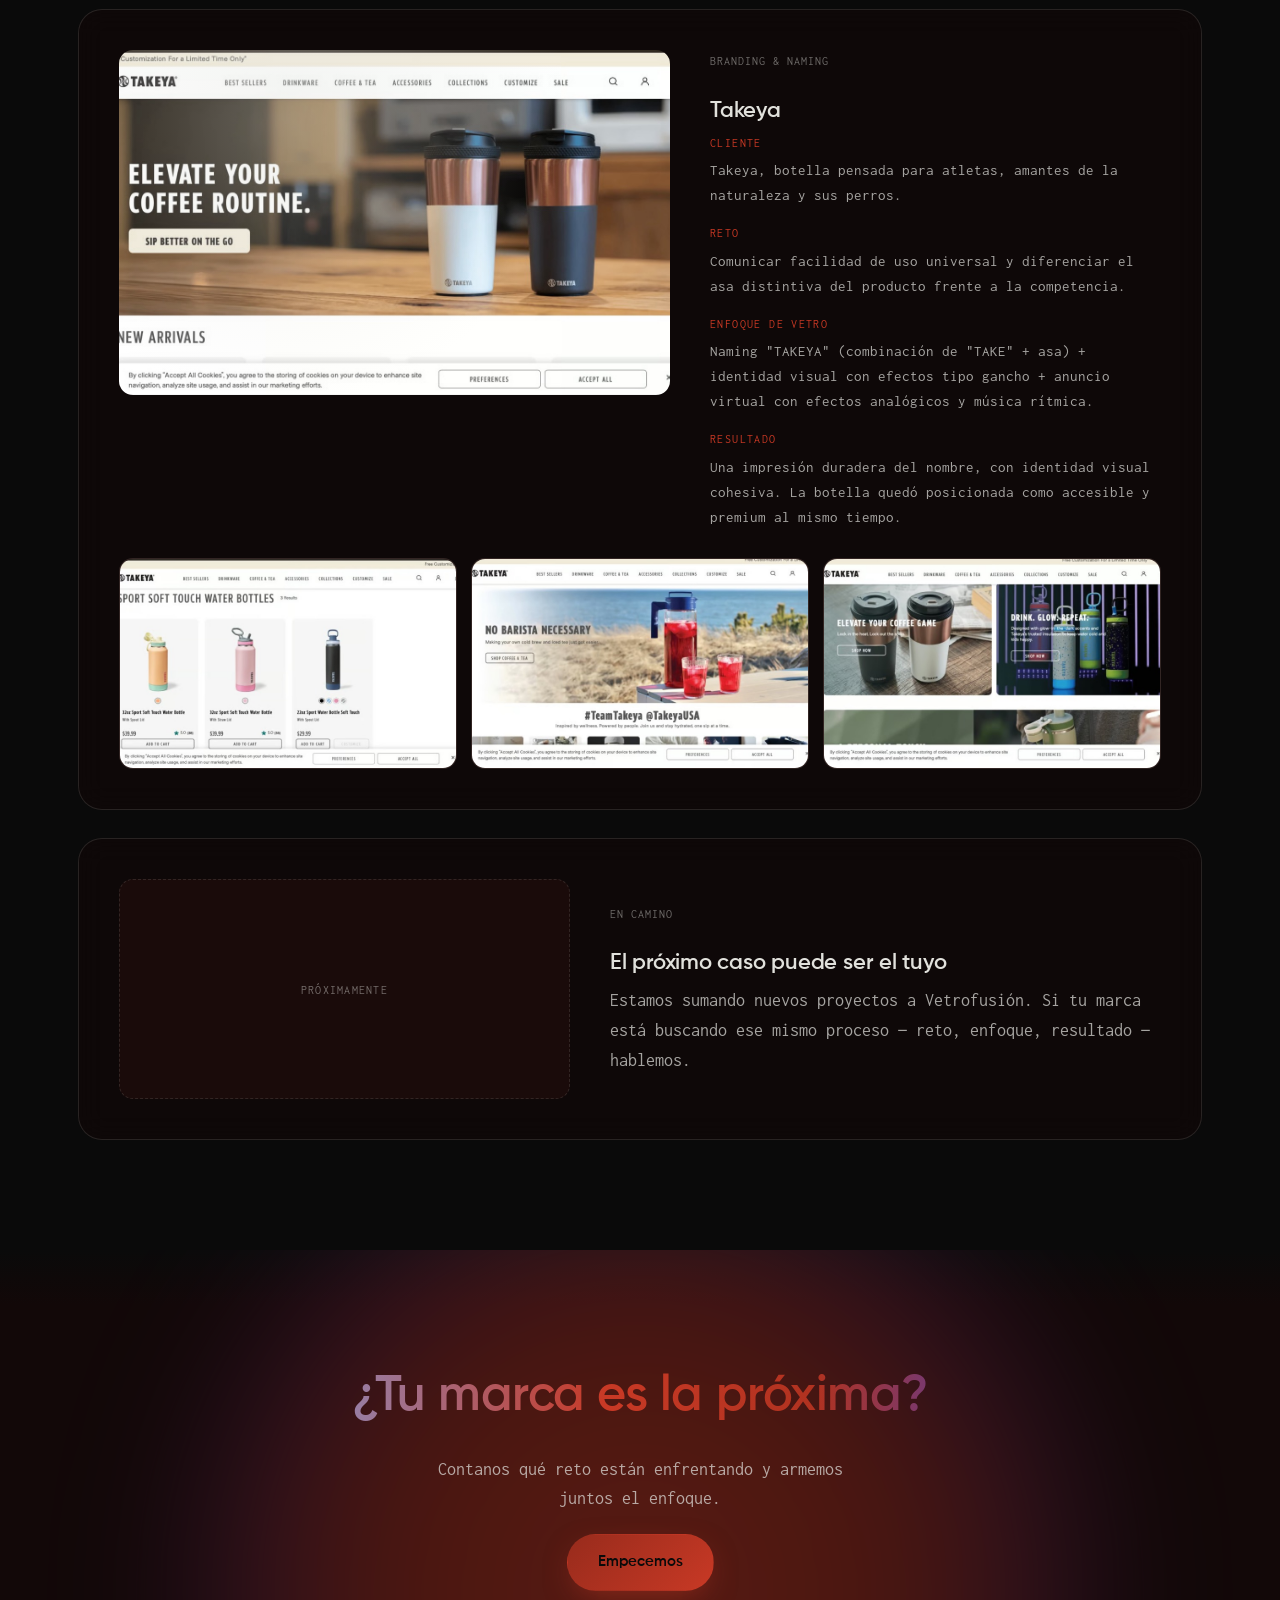
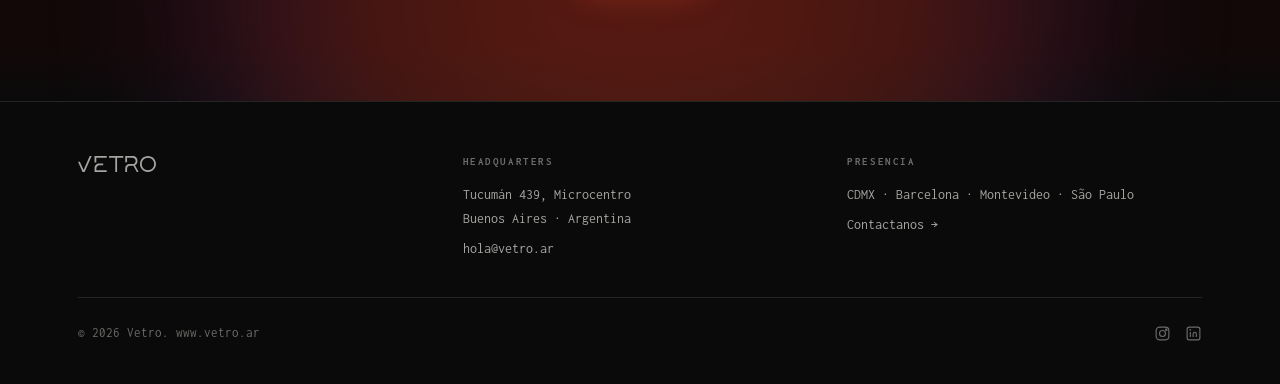
==== commit 45731d68: "Mobile: los videos decorativos se ajustan a la altura del contenedor Al hacerlos full-width con max-" ====
--- a/casos.html
+++ b/casos.html
@@ -6,7 +6,7 @@
 <title>Vetrofusión — Casos | Vetro</title>
 <meta name="description" content="Ciga Design y Takeya: marcas que atravesaron el proceso Vetro y salieron con una identidad más nítida.">
 <link rel="icon" href="assets/img/favicon.svg" type="image/svg+xml">
-<link rel="stylesheet" href="css/style.css?v=1788751236">
+<link rel="stylesheet" href="css/style.css?v=1788751377">
 </head>
 <body>
 
@@ -217,6 +217,6 @@
   <img src="assets/img/whatsapp-swirl.png" alt="">
 </a>
 
-<script src="js/script.js?v=1788751236"></script>
+<script src="js/script.js?v=1788751377"></script>
 </body>
 </html>
--- a/css/style.css
+++ b/css/style.css
@@ -544,6 +544,19 @@
   height: 100%;
   object-fit: contain;
   display: block;
+}
+
+/* En mobile los videos se ajustan a la altura del contenedor para no quedar cortados */
+@media (max-width: 720px) {
+  .visual-blob-video,
+  .creamos-glass-video,
+  .cristallino-gem-video,
+  .contacto-glass-video {
+    width: auto;
+    height: 88%;
+    max-width: 100%;
+    max-height: 100%;
+  }
 }
 
 #cristallino { padding-bottom: 40px; }
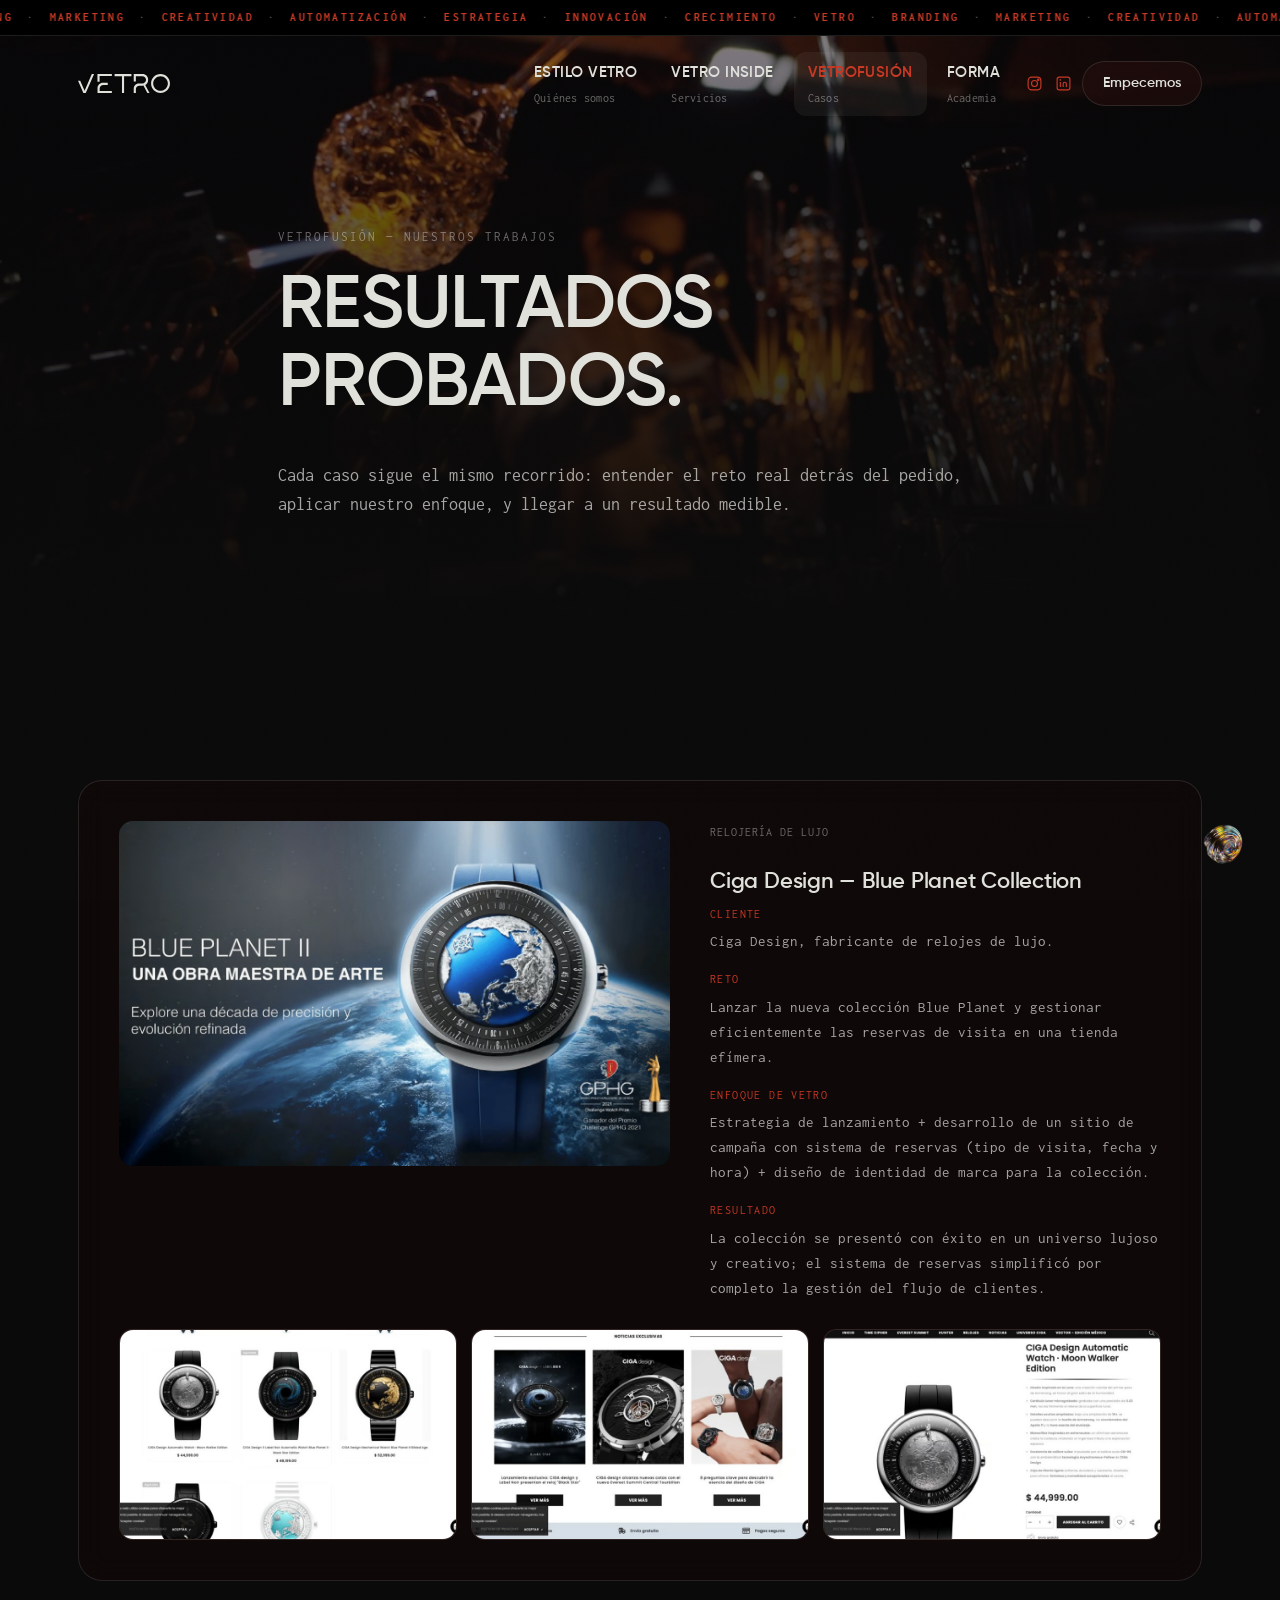
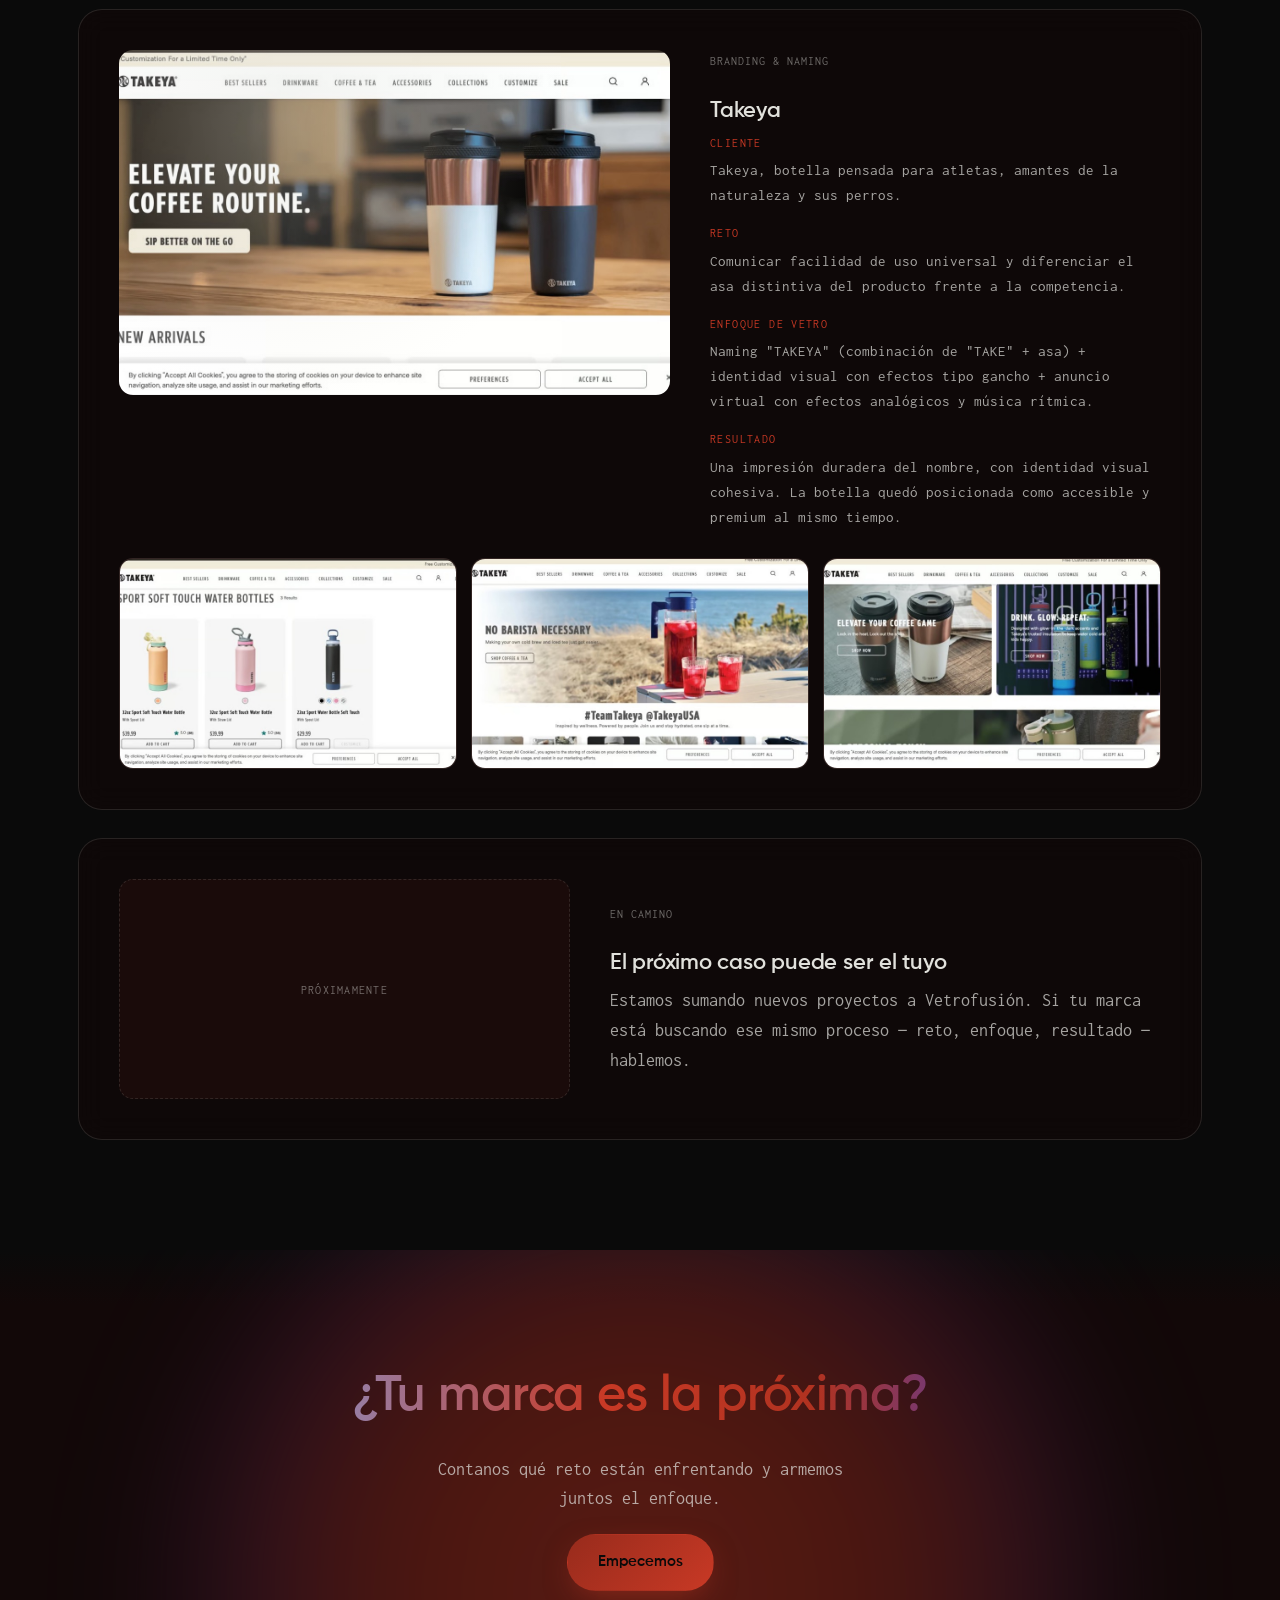
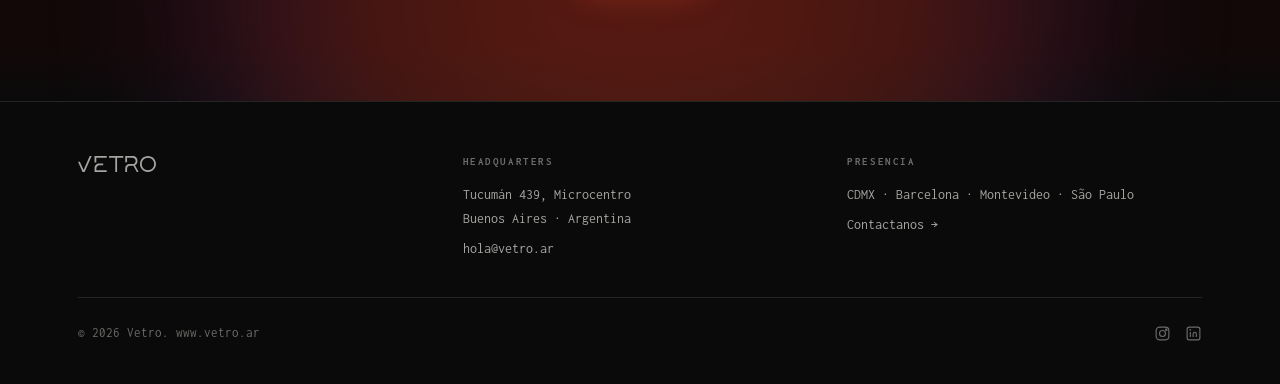
==== commit dfab99cd: "Fix: el glow del cristal en Diálogo Profundo se recortaba El overflow:hidden que puse en .split-visu" ====
--- a/casos.html
+++ b/casos.html
@@ -6,7 +6,7 @@
 <title>Vetrofusión — Casos | Vetro</title>
 <meta name="description" content="Ciga Design y Takeya: marcas que atravesaron el proceso Vetro y salieron con una identidad más nítida.">
 <link rel="icon" href="assets/img/favicon.svg" type="image/svg+xml">
-<link rel="stylesheet" href="css/style.css?v=1788751377">
+<link rel="stylesheet" href="css/style.css?v=1788751567">
 </head>
 <body>
 
@@ -217,6 +217,6 @@
   <img src="assets/img/whatsapp-swirl.png" alt="">
 </a>
 
-<script src="js/script.js?v=1788751377"></script>
+<script src="js/script.js?v=1788751567"></script>
 </body>
 </html>
--- a/css/style.css
+++ b/css/style.css
@@ -477,6 +477,8 @@
 .split.reverse { grid-template-columns: 0.9fr 1.1fr; }
 .split.reverse .split-visual { order: -1; }
 .split-visual { position: relative; height: 380px; display: flex; align-items: center; justify-content: center; overflow: hidden; min-width: 0; }
+/* el cristal tiene glow (drop-shadow) que no debe recortarse */
+#dialogo-profundo .split-visual { overflow: visible; }
 
 .visual-blob-video {
   position: absolute;
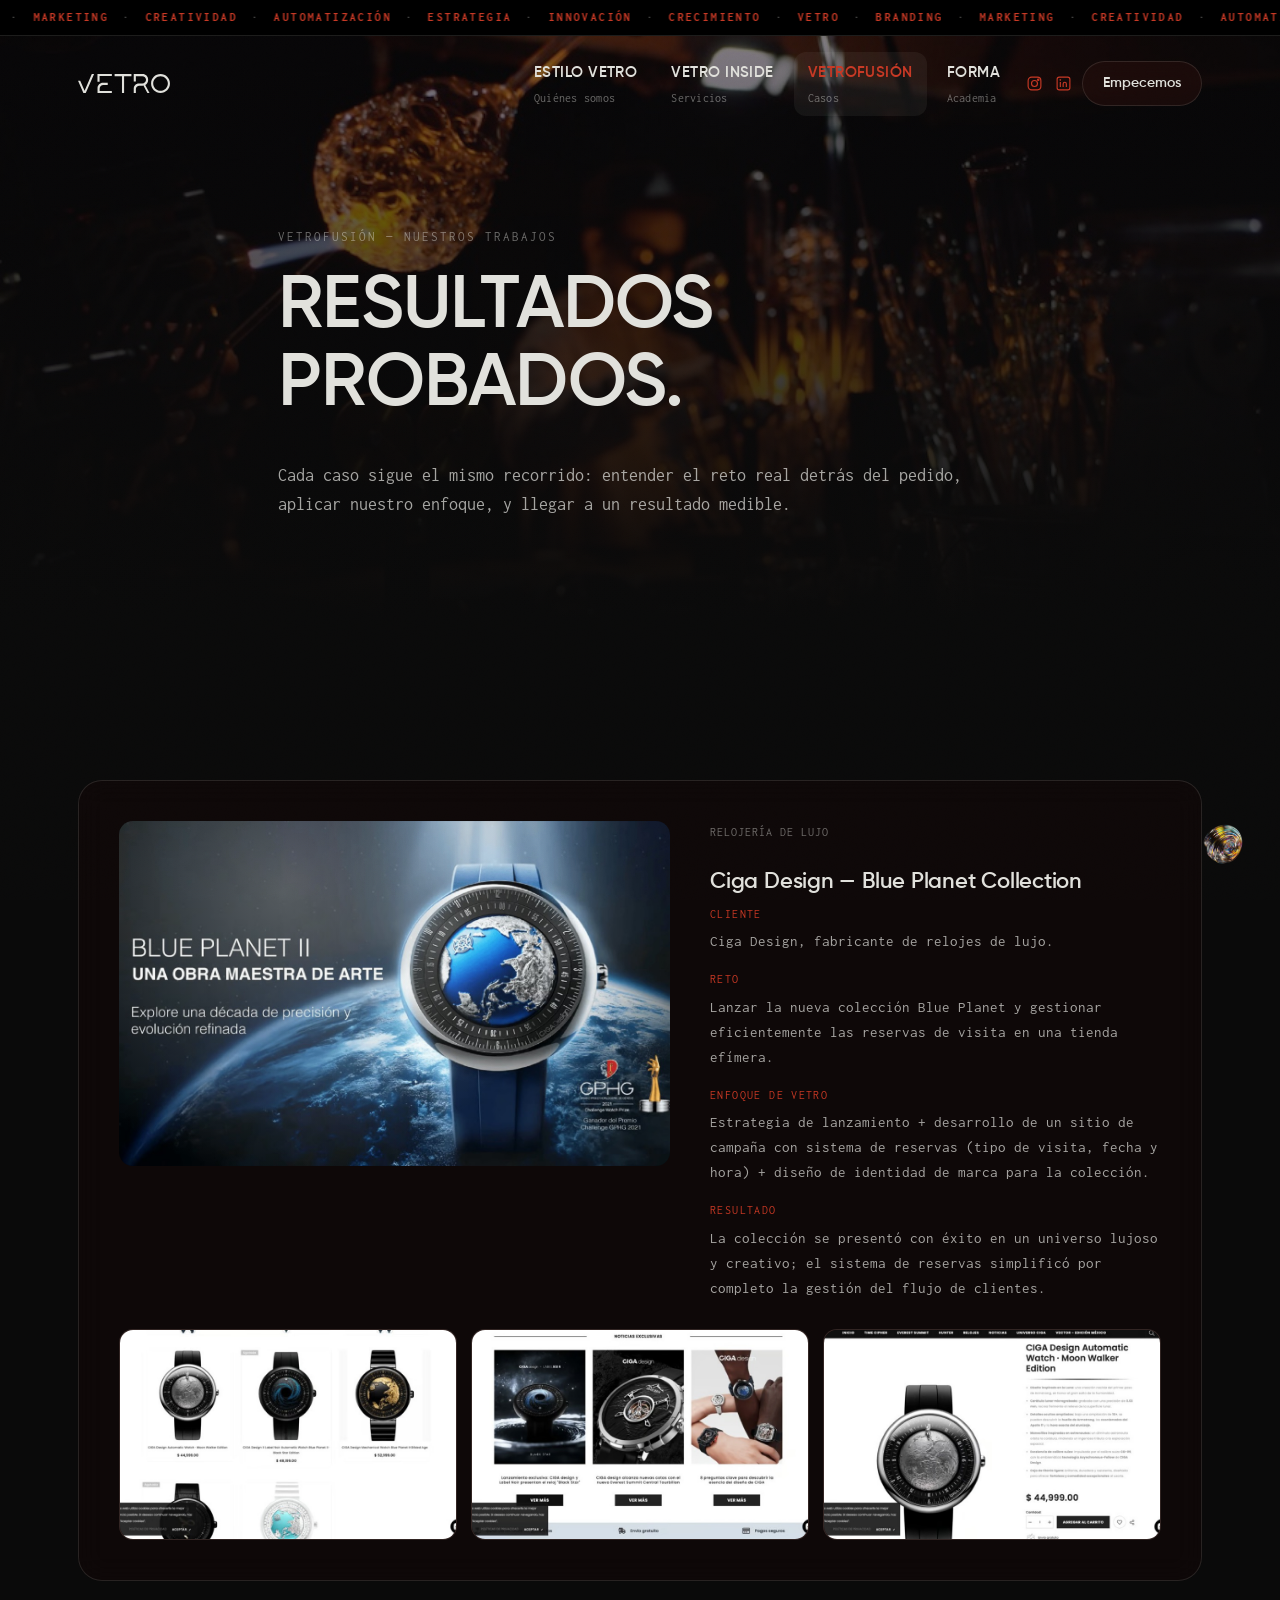
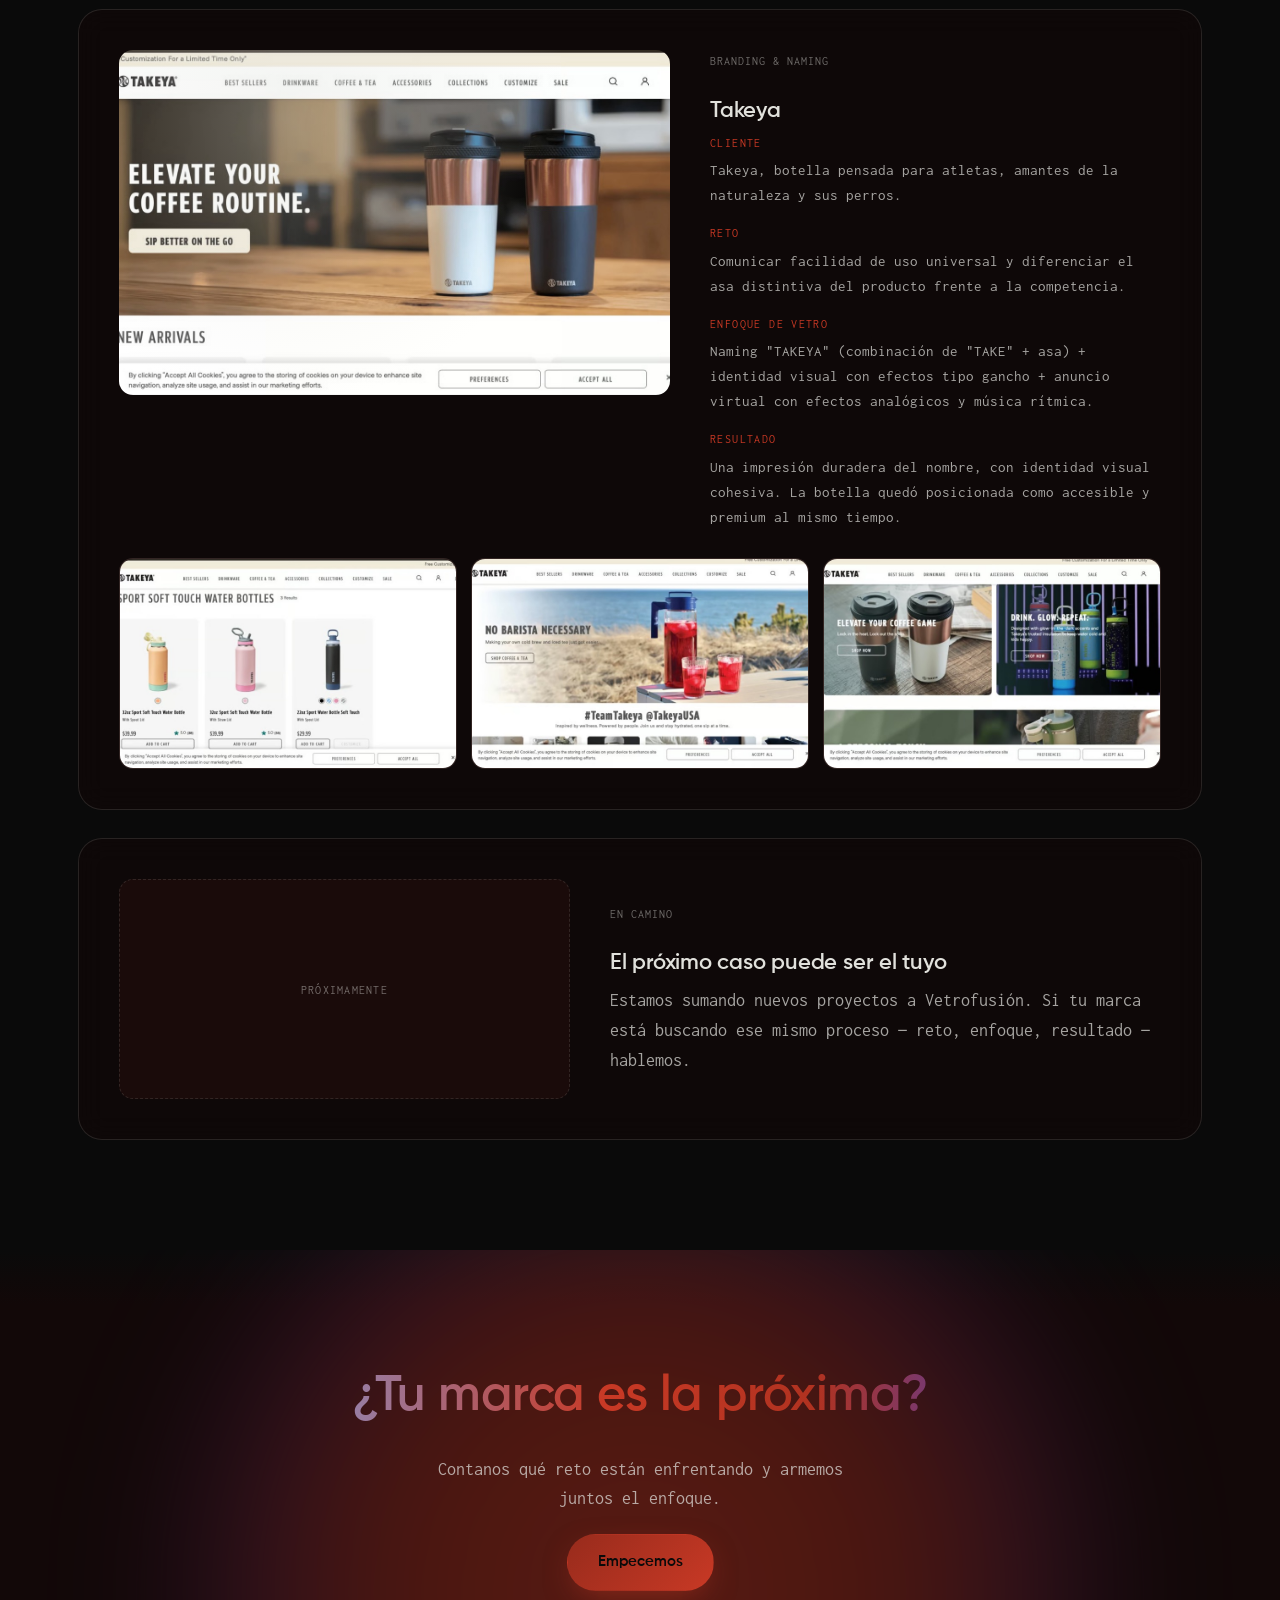
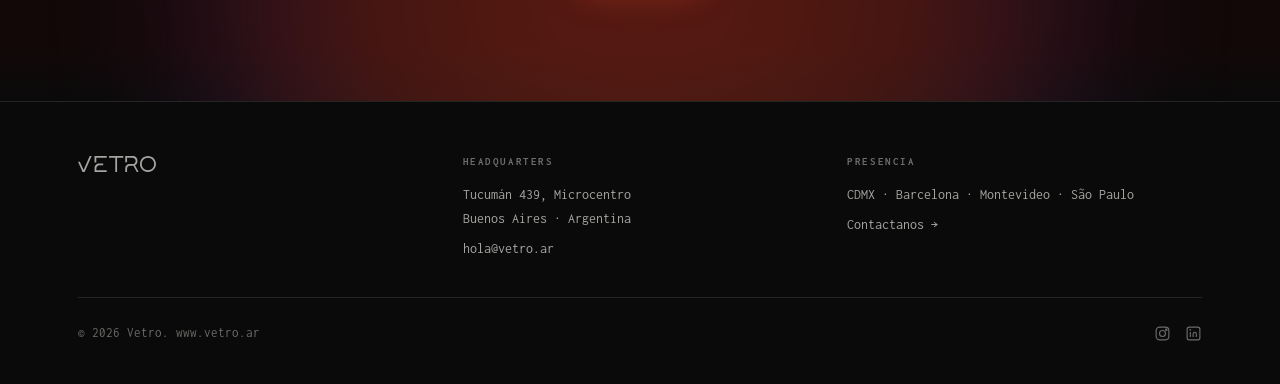
==== commit e96147b2: "Galería CRISTALLINO con fondo negro puro El video del cristal tiene un recuadro negro que se notaba " ====
--- a/casos.html
+++ b/casos.html
@@ -6,7 +6,7 @@
 <title>Vetrofusión — Casos | Vetro</title>
 <meta name="description" content="Ciga Design y Takeya: marcas que atravesaron el proceso Vetro y salieron con una identidad más nítida.">
 <link rel="icon" href="assets/img/favicon.svg" type="image/svg+xml">
-<link rel="stylesheet" href="css/style.css?v=1788751567">
+<link rel="stylesheet" href="css/style.css?v=1788751705">
 </head>
 <body>
 
@@ -217,6 +217,6 @@
   <img src="assets/img/whatsapp-swirl.png" alt="">
 </a>
 
-<script src="js/script.js?v=1788751567"></script>
+<script src="js/script.js?v=1788751705"></script>
 </body>
 </html>
--- a/css/style.css
+++ b/css/style.css
@@ -562,7 +562,8 @@
 }
 
 #cristallino { padding-bottom: 40px; }
-#galeria { padding-top: 40px; }
+/* fondo negro puro para que no se note el recuadro del video del cristal */
+#galeria { padding-top: 40px; background: #000; }
 #galeria .pillars-grid { grid-template-columns: repeat(3, 1fr); }
 @media (max-width: 720px) { #galeria .pillars-grid { grid-template-columns: 1fr; } }
 #creamos { padding: 60px 0; }
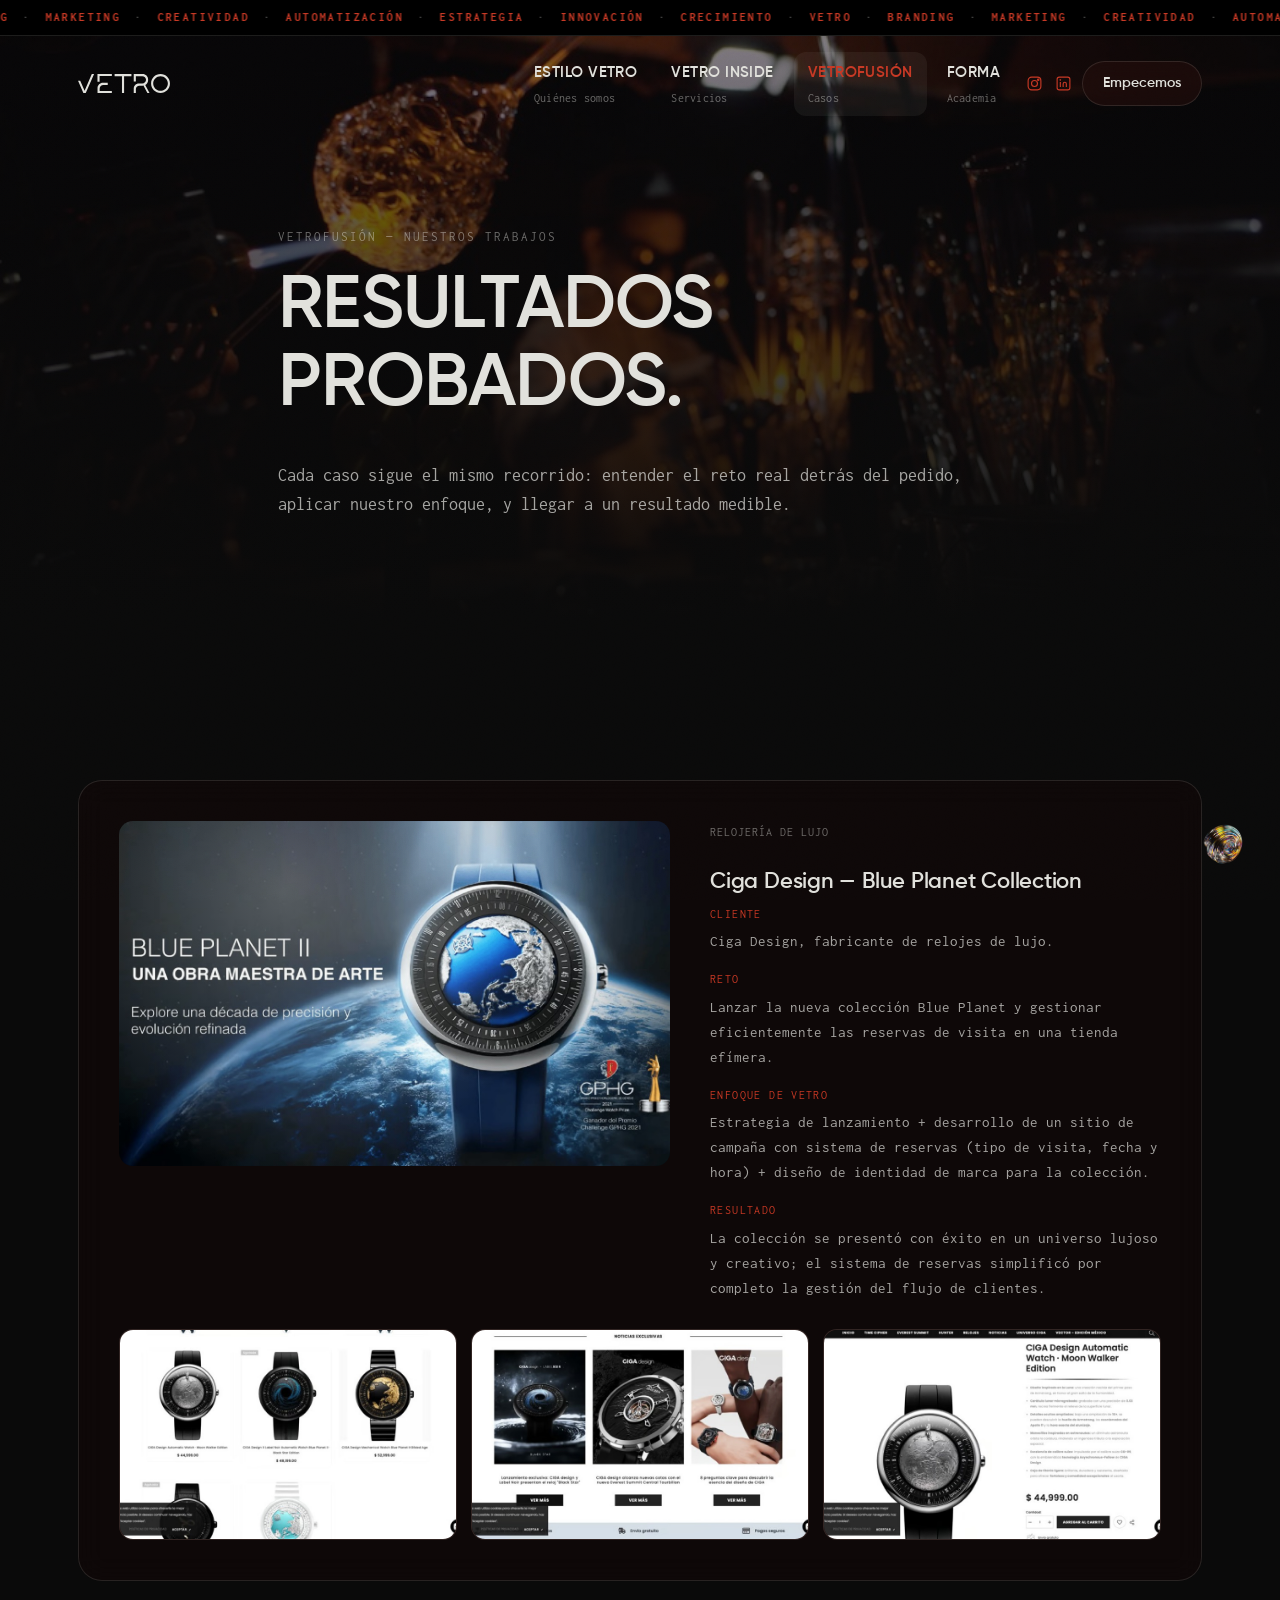
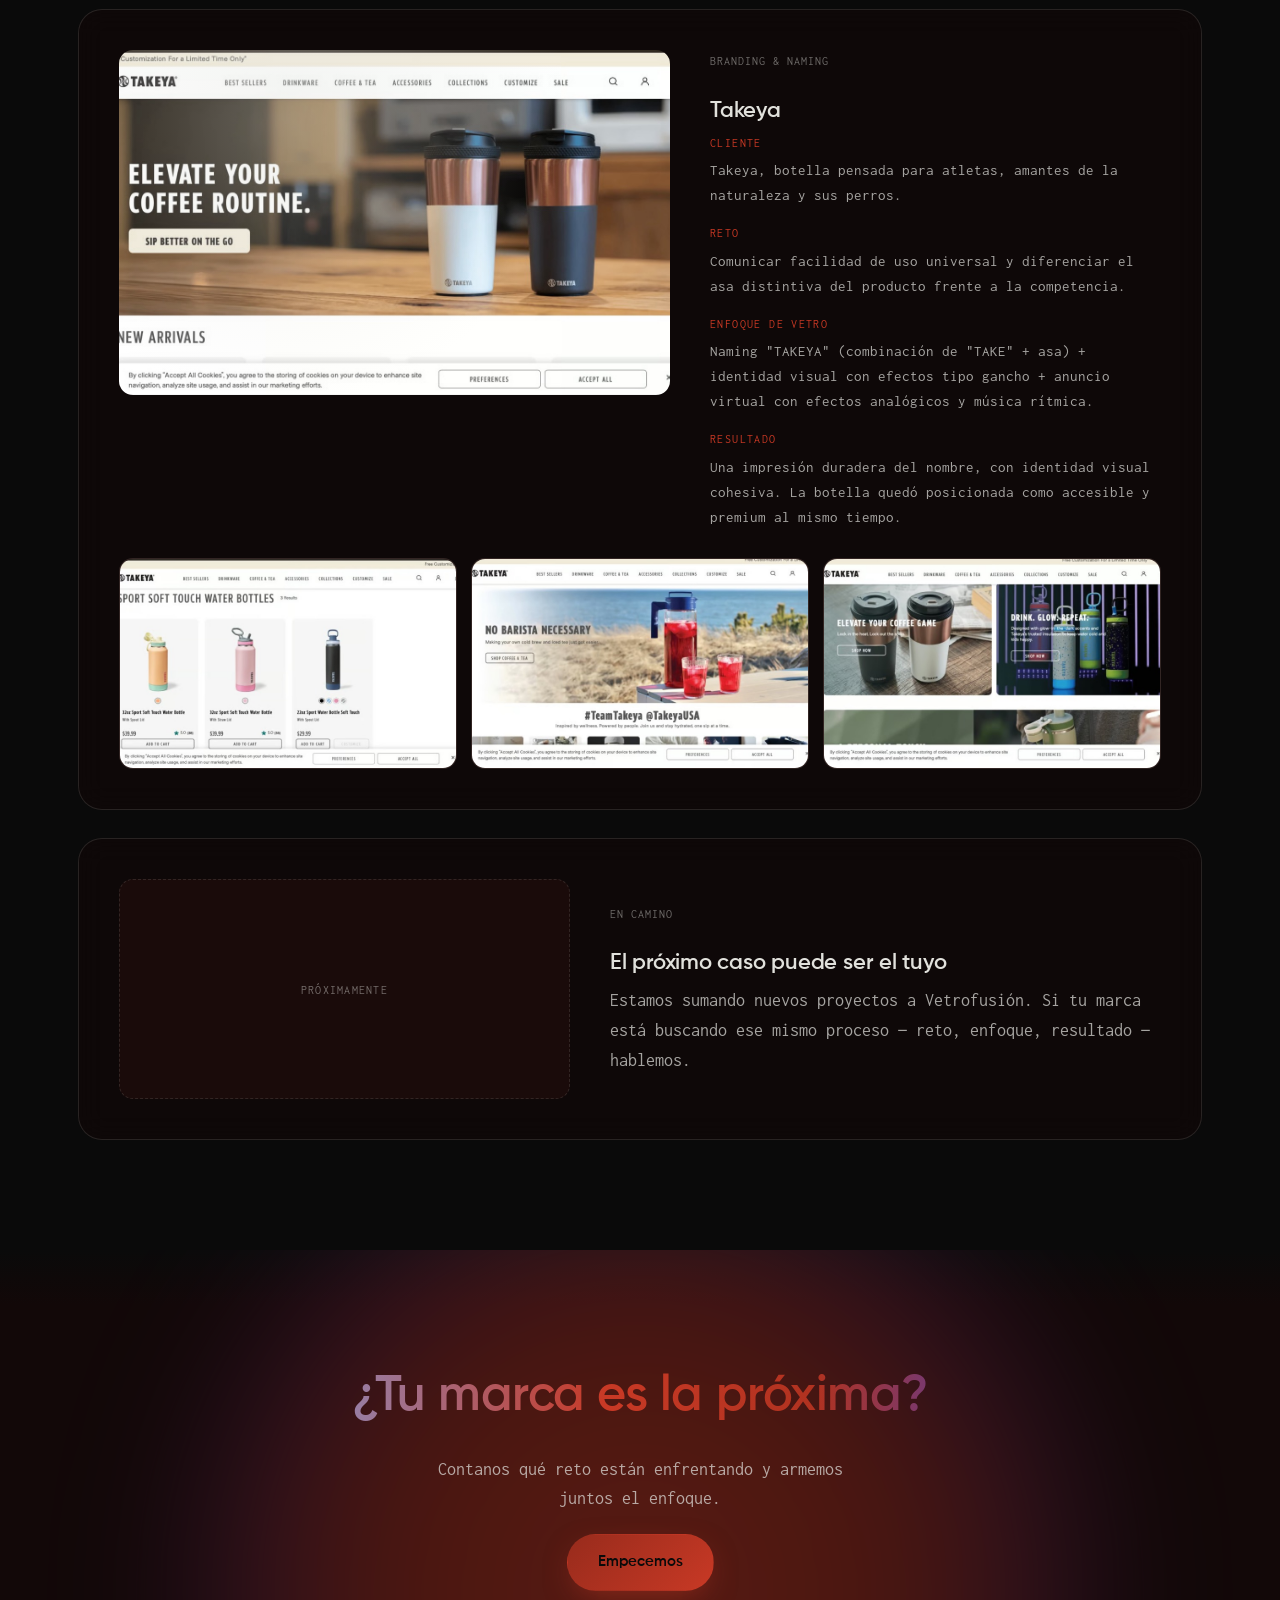
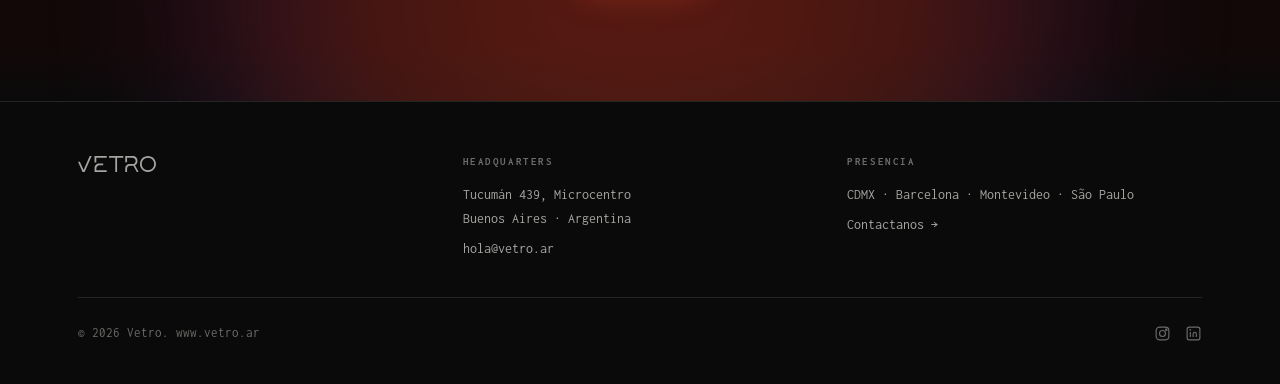
==== commit 675de686: "Galería: fundido del fondo para que el corte entre secciones no sea brusco En vez de #000 plano (que" ====
--- a/casos.html
+++ b/casos.html
@@ -6,7 +6,7 @@
 <title>Vetrofusión — Casos | Vetro</title>
 <meta name="description" content="Ciga Design y Takeya: marcas que atravesaron el proceso Vetro y salieron con una identidad más nítida.">
 <link rel="icon" href="assets/img/favicon.svg" type="image/svg+xml">
-<link rel="stylesheet" href="css/style.css?v=1788751705">
+<link rel="stylesheet" href="css/style.css?v=1788751785">
 </head>
 <body>
 
@@ -217,6 +217,6 @@
   <img src="assets/img/whatsapp-swirl.png" alt="">
 </a>
 
-<script src="js/script.js?v=1788751705"></script>
+<script src="js/script.js?v=1788751785"></script>
 </body>
 </html>
--- a/css/style.css
+++ b/css/style.css
@@ -562,8 +562,12 @@
 }
 
 #cristallino { padding-bottom: 40px; }
-/* fondo negro puro para que no se note el recuadro del video del cristal */
-#galeria { padding-top: 40px; background: #000; }
+/* negro puro en el centro (para que no se note el recuadro del video) y
+   fundido a var(--bg) arriba y abajo para que el corte entre secciones no sea brusco */
+#galeria {
+  padding-top: 40px;
+  background: linear-gradient(180deg, var(--bg) 0%, #000 18%, #000 82%, var(--bg) 100%);
+}
 #galeria .pillars-grid { grid-template-columns: repeat(3, 1fr); }
 @media (max-width: 720px) { #galeria .pillars-grid { grid-template-columns: 1fr; } }
 #creamos { padding: 60px 0; }
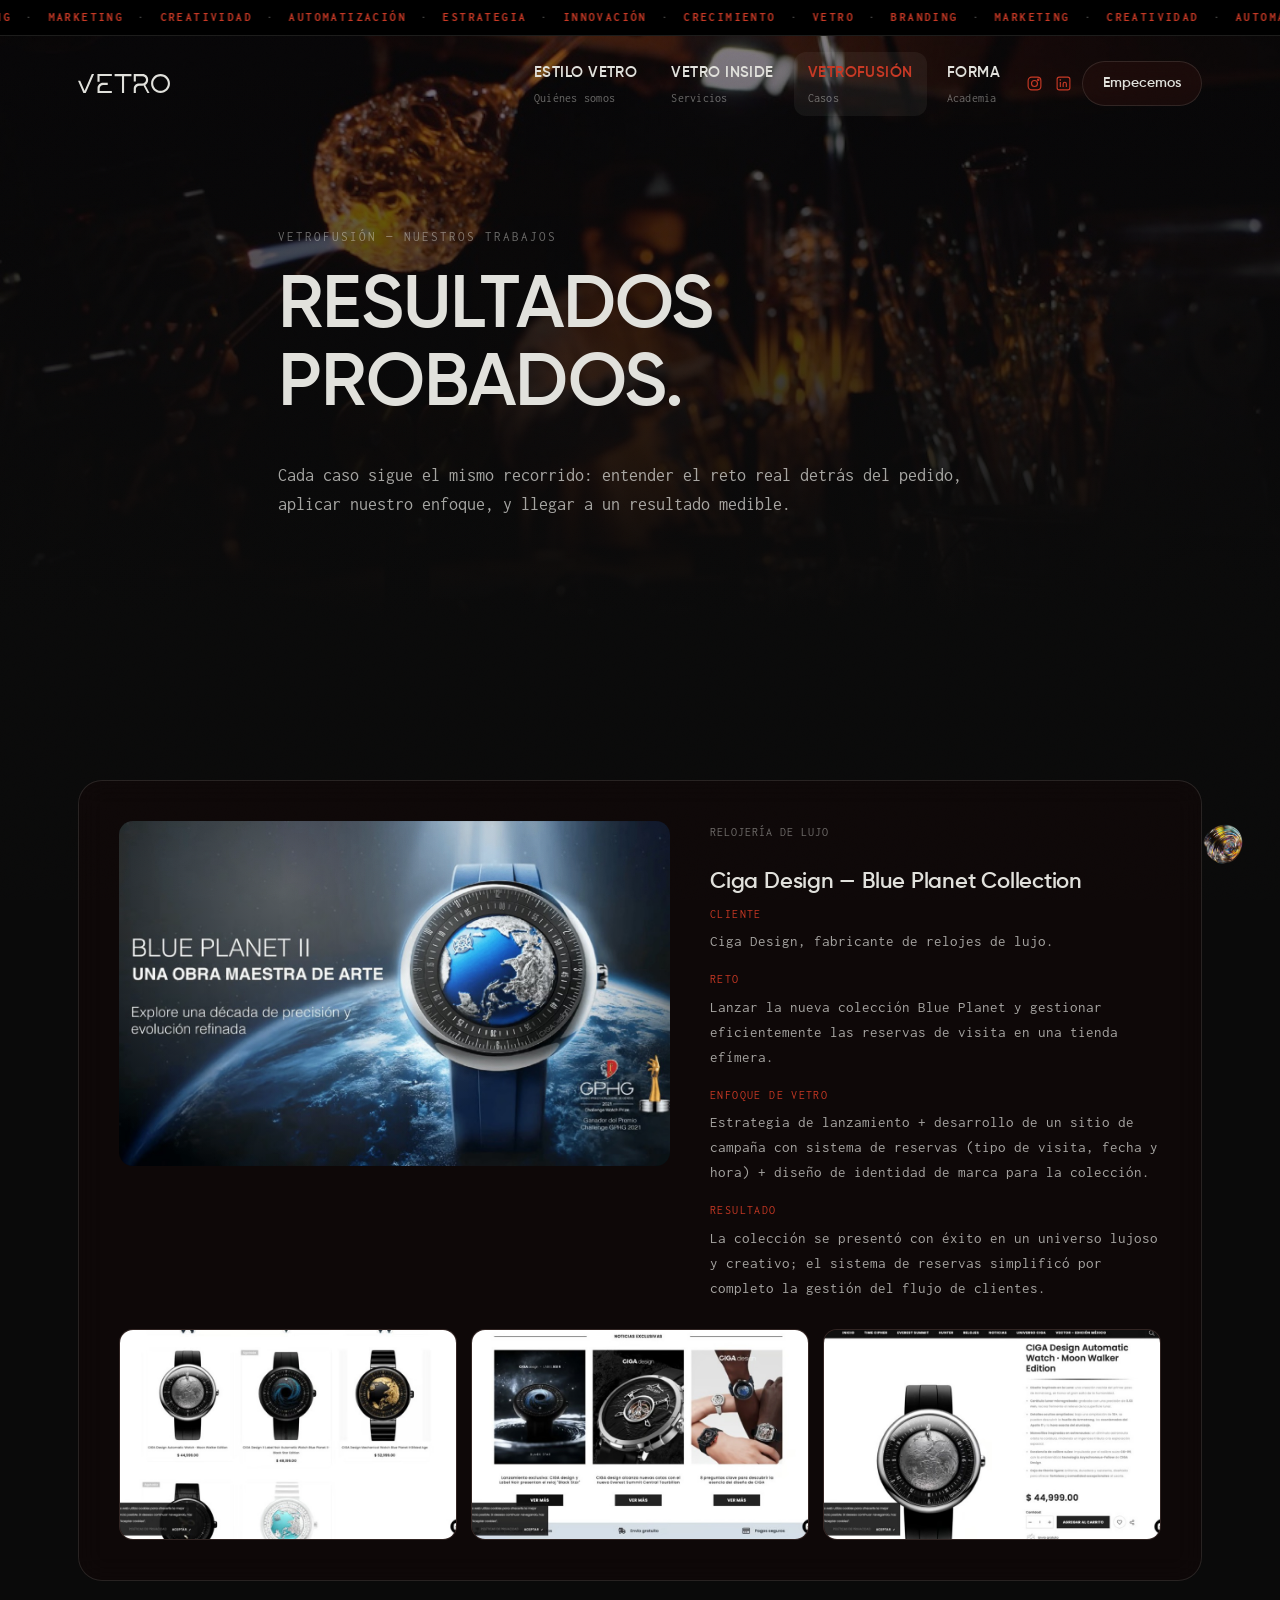
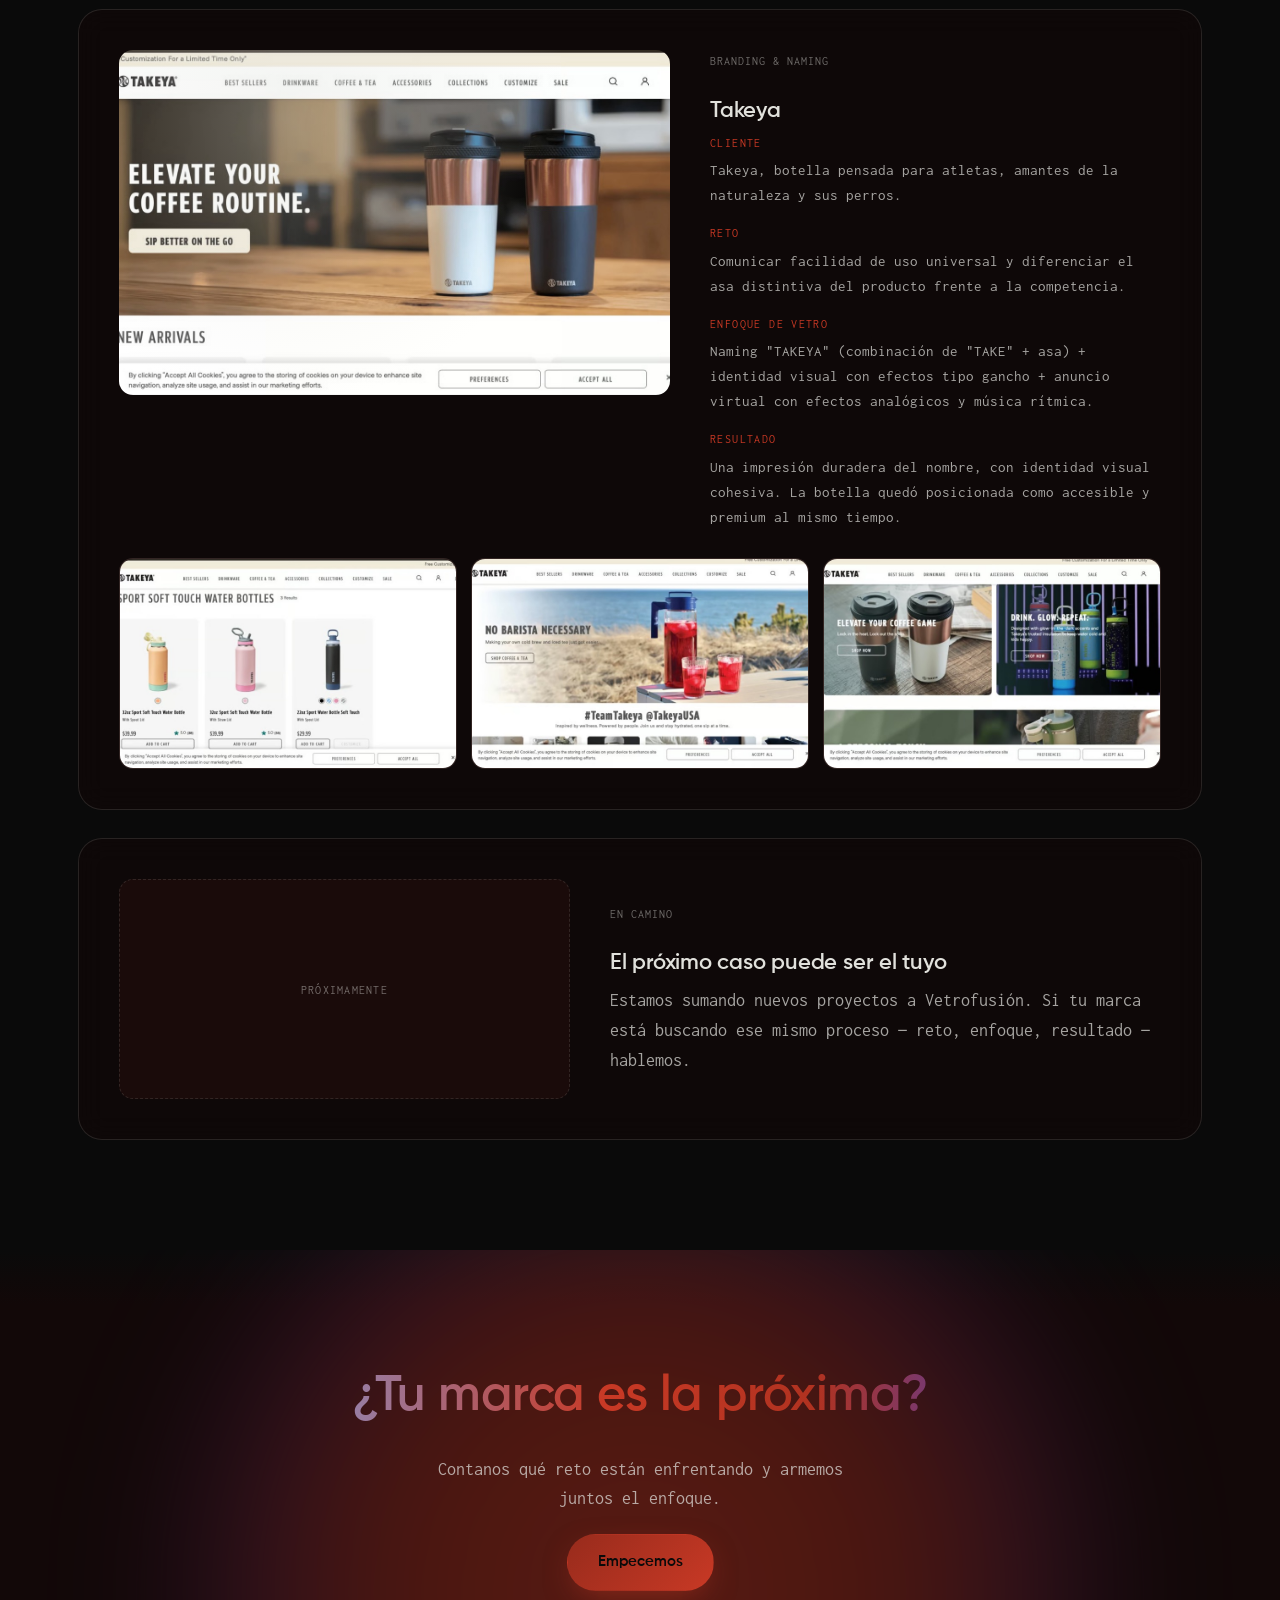
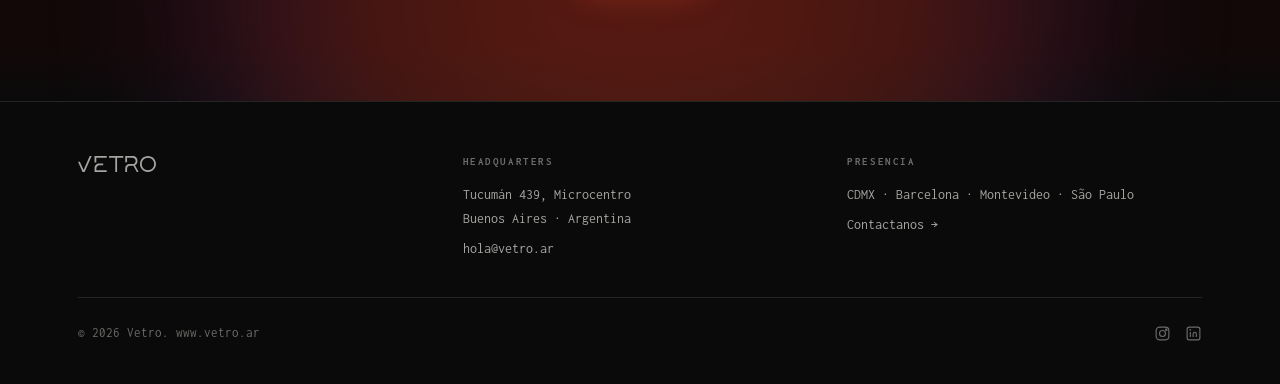
==== commit b715c442: "Videos optimizados vía Cloudinary + restaurar luz de hover en las cards - Las URLs de video ahora pi" ====
--- a/casos.html
+++ b/casos.html
@@ -6,7 +6,7 @@
 <title>Vetrofusión — Casos | Vetro</title>
 <meta name="description" content="Ciga Design y Takeya: marcas que atravesaron el proceso Vetro y salieron con una identidad más nítida.">
 <link rel="icon" href="assets/img/favicon.svg" type="image/svg+xml">
-<link rel="stylesheet" href="css/style.css?v=1788751785">
+<link rel="stylesheet" href="css/style.css?v=1790963338">
 </head>
 <body>
 
@@ -70,7 +70,7 @@
   <!-- ===== PAGE HERO ===== -->
   <section class="page-hero">
     <video class="page-hero-video-bg pos-top" autoplay muted loop playsinline poster="assets/img/casos-hero-poster.jpg" aria-hidden="true">
-      <source src="https://res.cloudinary.com/tjba2dzw/video/upload/casos-hero.mp4" type="video/mp4">
+      <source src="https://res.cloudinary.com/tjba2dzw/video/upload/f_mp4,vc_h264,q_auto,w_1920,c_limit/casos-hero.mp4" type="video/mp4">
     </video>
     <div class="page-hero-video-fade" aria-hidden="true"></div>
     <div class="container page-hero-inner">
@@ -217,6 +217,6 @@
   <img src="assets/img/whatsapp-swirl.png" alt="">
 </a>
 
-<script src="js/script.js?v=1788751785"></script>
+<script src="js/script.js?v=1790963338"></script>
 </body>
 </html>
--- a/css/style.css
+++ b/css/style.css
@@ -979,3 +979,48 @@
 @media (max-width: 560px) {
   .whatsapp-float { right: 16px; bottom: 16px; width: 54px; height: 54px; }
 }
+
+
+/* ---------- cursor aura: color glow that follows the mouse, clipped to each card ---------- */
+.glass-card,
+.pillar-card,
+.module-card,
+.case-card,
+.contact-info-card,
+.hero-glass-panel {
+  position: relative;
+  overflow: hidden;
+}
+.glass-card,
+.pillar-card,
+.module-card,
+.case-card,
+.contact-info-card {
+  z-index: 0;
+}
+.hero-glass-panel {
+  z-index: 2;
+}
+.glass-card::before,
+.pillar-card::before,
+.module-card::before,
+.case-card::before,
+.contact-info-card::before,
+.hero-glass-panel::before {
+  content: "";
+  position: absolute;
+  inset: 0;
+  z-index: -1;
+  pointer-events: none;
+  opacity: 0;
+  transition: opacity 0.4s ease;
+  background: radial-gradient(circle 260px at var(--mx, 50%) var(--my, 50%), hsla(var(--hue, 350), 90%, 60%, 0.35), transparent 70%);
+}
+.glass-card:hover::before,
+.pillar-card:hover::before,
+.module-card:hover::before,
+.case-card:hover::before,
+.contact-info-card:hover::before,
+.hero-glass-panel:hover::before {
+  opacity: 1;
+}
